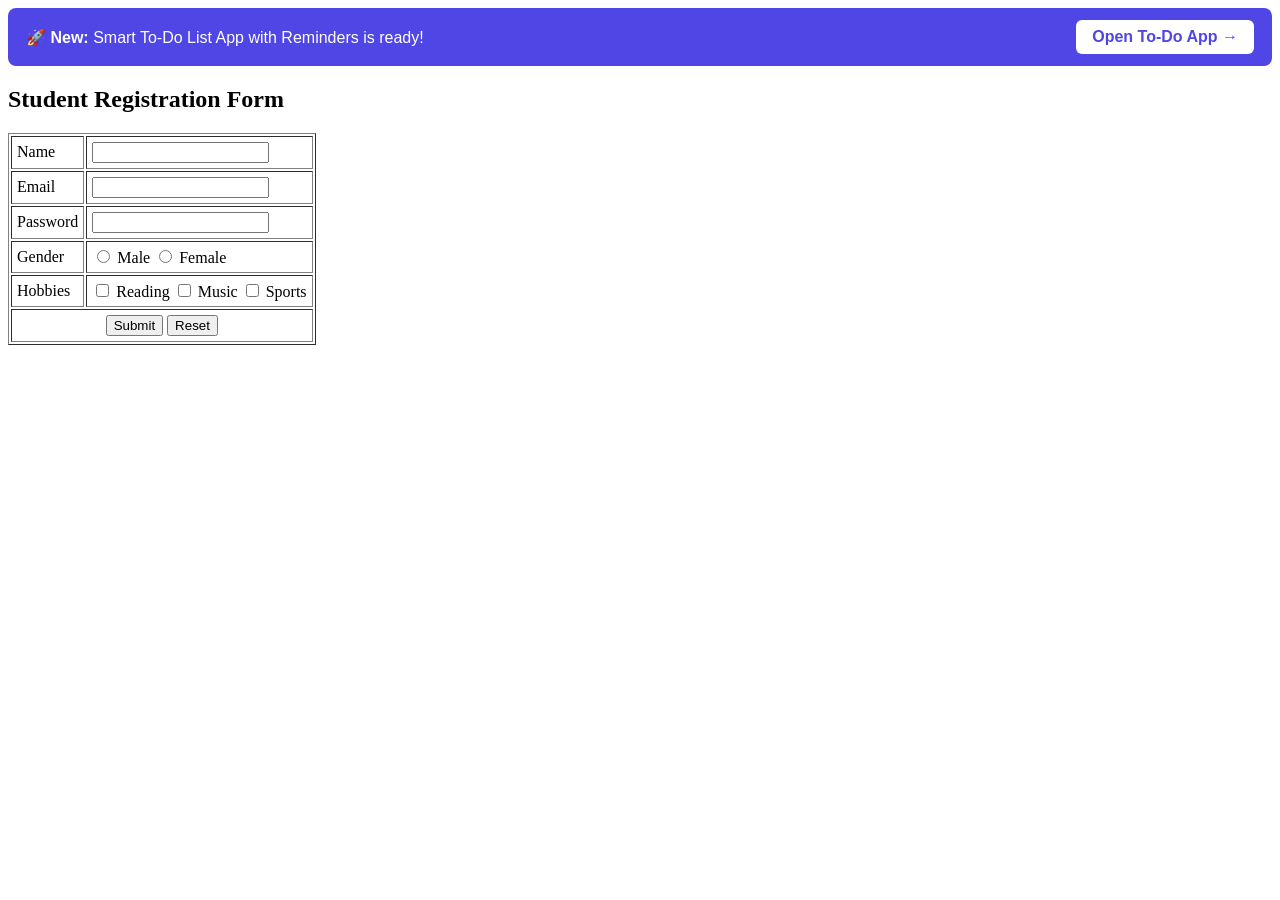
==== index.html @ 0b9d6724 "Initial commit: website files and todo app" ====
<!DOCTYPE html>
<html>
<head>
    <title>Student Registration Form</title>
</head>
<body>

<div style="background: #4f46e5; padding: 12px 18px; margin-bottom: 20px; border-radius: 8px; font-family: sans-serif; display: flex; justify-content: space-between; align-items: center; color: white;">
    <span>🚀 <strong>New:</strong> Smart To-Do List App with Reminders is ready!</span>
    <a href="todo.html" style="background: white; color: #4f46e5; text-decoration: none; padding: 8px 16px; border-radius: 6px; font-weight: bold;">Open To-Do App &rarr;</a>
</div>

<h2>Student Registration Form</h2>

<form>
    <table border="1" cellpadding="5">
        <tr>
            <td>Name</td>
            <td><input type="text"></td>
        </tr>

        <tr>
            <td>Email</td>
            <td><input type="email"></td>
        </tr>

        <tr>
            <td>Password</td>
            <td><input type="password"></td>
        </tr>

        <tr>
            <td>Gender</td>
            <td>
                <input type="radio" name="gender"> Male
                <input type="radio" name="gender"> Female
            </td>
        </tr>

        <tr>
            <td>Hobbies</td>
            <td>
                <input type="checkbox"> Reading
                <input type="checkbox"> Music
                <input type="checkbox"> Sports
            </td>
        </tr>

        <tr>
            <td colspan="2" align="center">
                <input type="submit" value="Submit">
                <input type="reset" value="Reset">
            </td>
        </tr>
    </table>
</form>

</body>
</html>
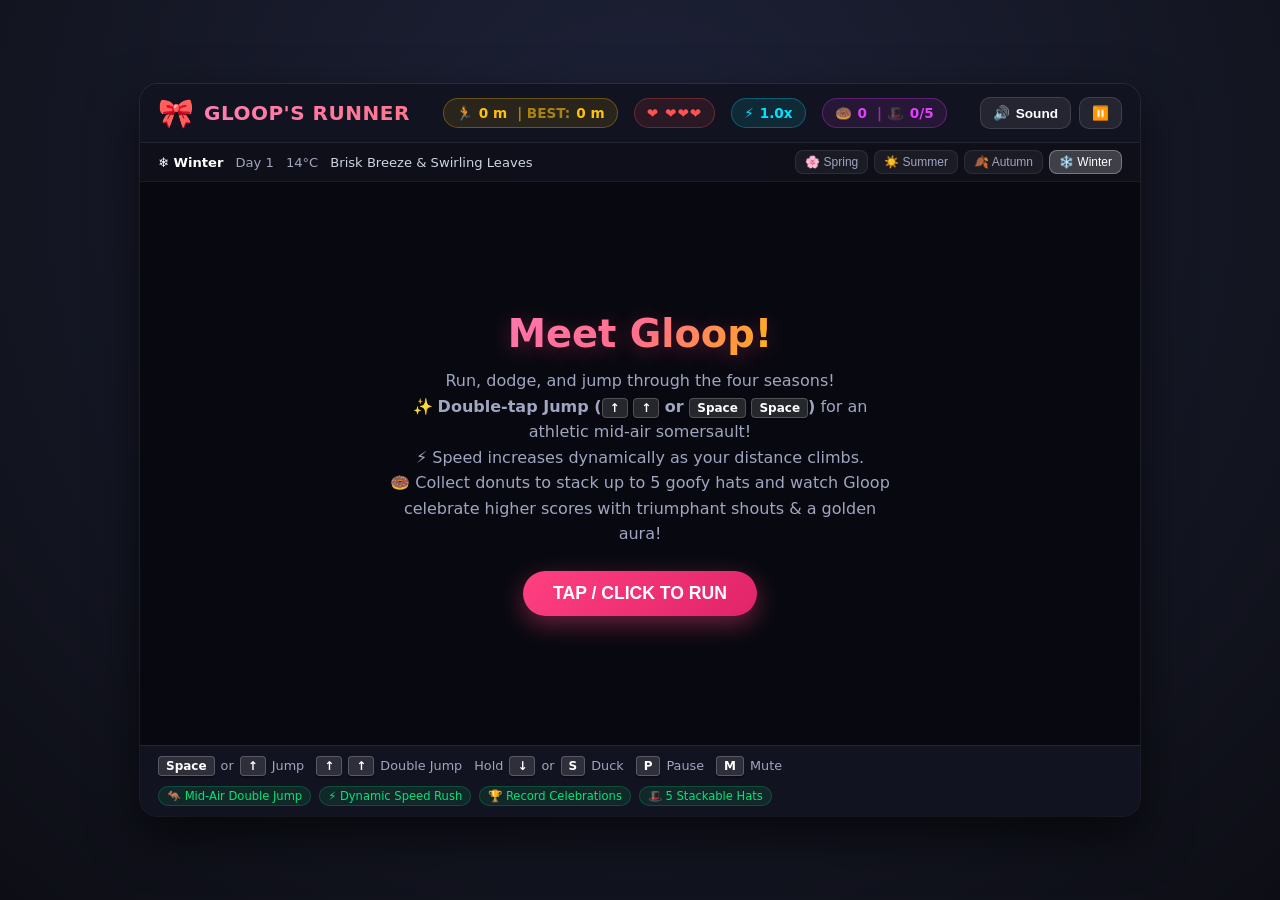
==== commit 0ab564d3: "feat: deploy Gloop Runner endless runner with mobile responsive UI and Netlify redirects" ====
--- a/index.html
+++ b/index.html
@@ -1,59 +1,3961 @@
 <!DOCTYPE html>
-<html>
+<html lang="en">
 <head>
-    <title>Student Registration Form</title>
+  <meta charset="UTF-8">
+  <meta name="viewport" content="width=device-width, initial-scale=1.0, user-scalable=no, maximum-scale=1.0">
+  <title>Gloop's Endless Adventure - The Game That Never Ends</title>
+  <style>
+    /* ==========================================================================
+       GLOOP'S ENDLESS RUNNER - STYLESHEET
+       Self-contained, responsive, arcade-style aesthetic
+       ========================================================================== */
+    :root {
+      --bg-dark: #12131c;
+      --card-bg: rgba(26, 28, 44, 0.85);
+      --accent-pink: #ff4081;
+      --accent-gold: #ffc107;
+      --accent-blue: #00e5ff;
+      --accent-green: #00e676;
+      --text-main: #ffffff;
+      --text-muted: #a0a5c0;
+      --font-family: 'Segoe UI', system-ui, -apple-system, BlinkMacSystemFont, Roboto, sans-serif;
+    }
+
+    * {
+      box-sizing: border-box;
+      margin: 0;
+      padding: 0;
+      user-select: none;
+      -webkit-user-select: none;
+      -webkit-tap-highlight-color: transparent;
+    }
+
+    body {
+      background-color: var(--bg-dark);
+      background-image: radial-gradient(circle at 50% 20%, #1e2238 0%, #0d0e15 100%);
+      color: var(--text-main);
+      font-family: var(--font-family);
+      min-height: 100vh;
+      display: flex;
+      flex-direction: column;
+      align-items: center;
+      justify-content: center;
+      overflow-x: hidden;
+      padding: 10px;
+    }
+
+    /* Container wrapper for the game */
+    #game-container {
+      position: relative;
+      width: 100%;
+      max-width: 1000px;
+      display: flex;
+      flex-direction: column;
+      background: var(--card-bg);
+      border-radius: 18px;
+      box-shadow: 0 20px 50px rgba(0, 0, 0, 0.6), 0 0 0 1px rgba(255, 255, 255, 0.1);
+      overflow: hidden;
+      backdrop-filter: blur(10px);
+    }
+
+    /* Top HUD Navigation Bar */
+    header.game-header {
+      display: flex;
+      flex-wrap: wrap;
+      justify-content: space-between;
+      align-items: center;
+      padding: 12px 18px;
+      background: rgba(18, 19, 32, 0.95);
+      border-bottom: 1px solid rgba(255, 255, 255, 0.08);
+      gap: 10px;
+      z-index: 10;
+    }
+
+    .brand {
+      display: flex;
+      align-items: center;
+      gap: 10px;
+    }
+
+    .brand-icon {
+      font-size: 1.8rem;
+      animation: floatIcon 2.5s ease-in-out infinite alternate;
+    }
+
+    @keyframes floatIcon {
+      from { transform: translateY(0) rotate(0deg); }
+      to { transform: translateY(-4px) rotate(6deg); }
+    }
+
+    .brand-title {
+      font-size: 1.25rem;
+      font-weight: 800;
+      letter-spacing: 0.5px;
+      background: linear-gradient(135deg, #ff7eb3 0%, #ff758c 100%);
+      -webkit-background-clip: text;
+      -webkit-text-fill-color: transparent;
+    }
+
+    .stats-bar {
+      display: flex;
+      align-items: center;
+      gap: 16px;
+      flex-wrap: wrap;
+    }
+
+    .stat-pill {
+      display: flex;
+      align-items: center;
+      gap: 6px;
+      background: rgba(255, 255, 255, 0.06);
+      padding: 6px 12px;
+      border-radius: 20px;
+      font-size: 0.85rem;
+      font-weight: 600;
+      border: 1px solid rgba(255, 255, 255, 0.05);
+    }
+
+    .stat-pill.score-pill {
+      color: var(--accent-gold);
+      border-color: rgba(255, 193, 7, 0.3);
+      background: rgba(255, 193, 7, 0.1);
+    }
+
+    .stat-pill.lives-pill {
+      color: #ff5252;
+      border-color: rgba(255, 82, 82, 0.3);
+      background: rgba(255, 82, 82, 0.1);
+      letter-spacing: 1px;
+    }
+
+    .stat-pill.speed-pill {
+      color: #00e5ff;
+      border-color: rgba(0, 229, 255, 0.3);
+      background: rgba(0, 229, 255, 0.1);
+      font-weight: 800;
+    }
+
+    .stat-pill.donut-pill {
+      color: #e040fb;
+      border-color: rgba(224, 64, 251, 0.3);
+      background: rgba(224, 64, 251, 0.1);
+    }
+
+    .header-actions {
+      display: flex;
+      align-items: center;
+      gap: 8px;
+    }
+
+    .btn-action {
+      background: rgba(255, 255, 255, 0.08);
+      color: var(--text-main);
+      border: 1px solid rgba(255, 255, 255, 0.12);
+      border-radius: 10px;
+      padding: 7px 12px;
+      font-size: 0.85rem;
+      font-weight: 600;
+      cursor: pointer;
+      display: inline-flex;
+      align-items: center;
+      gap: 6px;
+      transition: all 0.2s ease;
+    }
+
+    .btn-action:hover {
+      background: rgba(255, 255, 255, 0.18);
+      transform: translateY(-1px);
+    }
+
+    .btn-action:active {
+      transform: translateY(1px);
+    }
+
+    /* Weather & Season Ticker Line */
+    .season-ticker {
+      display: flex;
+      align-items: center;
+      justify-content: space-between;
+      padding: 7px 18px;
+      background: rgba(14, 15, 24, 0.9);
+      border-bottom: 1px solid rgba(255, 255, 255, 0.05);
+      font-size: 0.82rem;
+      color: var(--text-muted);
+      flex-wrap: wrap;
+      gap: 8px;
+    }
+
+    .season-info {
+      display: flex;
+      align-items: center;
+      gap: 12px;
+    }
+
+    .season-badge {
+      font-weight: 700;
+      color: #ffffff;
+      display: flex;
+      align-items: center;
+      gap: 5px;
+    }
+
+    .season-buttons {
+      display: flex;
+      align-items: center;
+      gap: 6px;
+    }
+
+    .btn-season {
+      background: rgba(255, 255, 255, 0.05);
+      border: 1px solid rgba(255, 255, 255, 0.08);
+      color: var(--text-muted);
+      padding: 4px 9px;
+      border-radius: 8px;
+      font-size: 0.75rem;
+      cursor: pointer;
+      transition: all 0.2s;
+    }
+
+    .btn-season:hover, .btn-season.active {
+      background: rgba(255, 255, 255, 0.2);
+      color: #fff;
+      border-color: rgba(255, 255, 255, 0.3);
+    }
+
+    /* Canvas Viewport */
+    .canvas-wrapper {
+      position: relative;
+      width: 100%;
+      aspect-ratio: 16 / 9;
+      background: #000;
+      overflow: hidden;
+      cursor: pointer;
+    }
+
+    canvas#gameCanvas {
+      display: block;
+      width: 100%;
+      height: 100%;
+      touch-action: none;
+    }
+
+    /* On-Screen Mobile Touch Controls */
+    .touch-controls {
+      display: none;
+      position: absolute;
+      bottom: 12px;
+      left: 0;
+      width: 100%;
+      padding: 0 16px;
+      pointer-events: none;
+      justify-content: space-between;
+      z-index: 15;
+    }
+
+    .touch-btn {
+      pointer-events: auto;
+      width: 82px;
+      height: 82px;
+      border-radius: 50%;
+      background: rgba(255, 255, 255, 0.25);
+      border: 3px solid rgba(255, 255, 255, 0.5);
+      box-shadow: 0 6px 16px rgba(0, 0, 0, 0.4);
+      color: #ffffff;
+      font-size: 1.1rem;
+      font-weight: 800;
+      display: flex;
+      flex-direction: column;
+      align-items: center;
+      justify-content: center;
+      gap: 3px;
+      backdrop-filter: blur(8px);
+      transition: transform 0.1s, background 0.1s;
+      user-select: none;
+      -webkit-user-select: none;
+      touch-action: none;
+    }
+
+    .touch-btn:active, .touch-btn.pressed {
+      transform: scale(0.92);
+      background: rgba(255, 255, 255, 0.45);
+      border-color: #fff;
+    }
+
+    .touch-btn span.label {
+      font-size: 0.72rem;
+      letter-spacing: 0.5px;
+    }
+
+    /* Overlay screens (Pause, Start Instructions) */
+    .overlay-screen {
+      position: absolute;
+      top: 0;
+      left: 0;
+      width: 100%;
+      height: 100%;
+      background: rgba(10, 11, 20, 0.82);
+      backdrop-filter: blur(8px);
+      display: flex;
+      flex-direction: column;
+      align-items: center;
+      justify-content: center;
+      color: #fff;
+      z-index: 20;
+      opacity: 0;
+      pointer-events: none;
+      transition: opacity 0.3s ease;
+      padding: 24px;
+      text-align: center;
+    }
+
+    .overlay-screen.visible {
+      opacity: 1;
+      pointer-events: auto;
+    }
+
+    .overlay-title {
+      font-size: 2.4rem;
+      font-weight: 900;
+      margin-bottom: 12px;
+      background: linear-gradient(135deg, #ff7eb3, #ff758c, #ffc107);
+      -webkit-background-clip: text;
+      -webkit-text-fill-color: transparent;
+      text-shadow: 0 4px 20px rgba(255, 64, 129, 0.3);
+    }
+
+    .overlay-desc {
+      font-size: 1rem;
+      max-width: 500px;
+      line-height: 1.6;
+      color: var(--text-muted);
+      margin-bottom: 24px;
+    }
+
+    .overlay-btn {
+      background: linear-gradient(135deg, var(--accent-pink), #e02468);
+      border: none;
+      color: #fff;
+      padding: 12px 30px;
+      font-size: 1.1rem;
+      font-weight: 700;
+      border-radius: 30px;
+      cursor: pointer;
+      box-shadow: 0 8px 24px rgba(255, 64, 129, 0.4);
+      transition: all 0.2s ease;
+    }
+
+    .overlay-btn:hover {
+      transform: translateY(-2px) scale(1.03);
+      box-shadow: 0 12px 30px rgba(255, 64, 129, 0.6);
+    }
+
+    /* Bottom Info & Keyboard Hints */
+    footer.game-footer {
+      display: flex;
+      justify-content: space-between;
+      align-items: center;
+      padding: 10px 18px;
+      background: rgba(18, 19, 32, 0.95);
+      border-top: 1px solid rgba(255, 255, 255, 0.08);
+      font-size: 0.8rem;
+      color: var(--text-muted);
+      flex-wrap: wrap;
+      gap: 10px;
+    }
+
+    .key-hints {
+      display: flex;
+      align-items: center;
+      gap: 12px;
+      flex-wrap: wrap;
+    }
+
+    .key-hint {
+      display: flex;
+      align-items: center;
+      gap: 6px;
+    }
+
+    kbd {
+      background: rgba(255, 255, 255, 0.12);
+      border: 1px solid rgba(255, 255, 255, 0.2);
+      border-radius: 4px;
+      padding: 2px 7px;
+      font-family: inherit;
+      font-size: 0.75rem;
+      font-weight: 700;
+      color: #fff;
+      box-shadow: 0 2px 0 rgba(0, 0, 0, 0.4);
+    }
+
+    .feature-tags {
+      display: flex;
+      gap: 8px;
+    }
+
+    .feature-tag {
+      font-size: 0.72rem;
+      color: var(--accent-green);
+      background: rgba(0, 230, 118, 0.1);
+      padding: 2px 8px;
+      border-radius: 12px;
+      border: 1px solid rgba(0, 230, 118, 0.2);
+    }
+
+    /* ==========================================================================
+       MOBILE RESPONSIVE & CUTE ADAPTIVE LAYOUT (< 768px)
+       Full-screen native mobile arcade feel, chunky pastel thumb controls,
+       compact HUD, and zero clutter.
+       ========================================================================== */
+    .mobile-control-bar {
+      display: none;
+    }
+
+    @media (max-width: 768px) {
+      body {
+        padding: 0;
+        margin: 0;
+        width: 100vw;
+        height: 100dvh;
+        height: 100vh;
+        overflow: hidden;
+        justify-content: flex-start;
+      }
+
+      #game-container {
+        width: 100vw;
+        height: 100dvh;
+        height: 100vh;
+        max-width: 100%;
+        border-radius: 0;
+        border: none;
+        box-shadow: none;
+        background: #0d0e17;
+      }
+
+      /* Compact, Cute Top Header on Phone */
+      header.game-header {
+        padding: 8px 10px;
+        gap: 6px;
+        flex-wrap: nowrap;
+        background: rgba(18, 19, 32, 0.98);
+        border-bottom: 1px solid rgba(255, 255, 255, 0.08);
+      }
+
+      .brand {
+        gap: 6px;
+        flex-shrink: 0;
+      }
+
+      .brand-icon {
+        font-size: 1.3rem;
+      }
+
+      .brand-title {
+        font-size: 1rem;
+        letter-spacing: 0.2px;
+      }
+
+      .stats-bar {
+        gap: 5px;
+        flex-wrap: nowrap;
+        overflow-x: auto;
+        scrollbar-width: none;
+        -webkit-overflow-scrolling: touch;
+      }
+      .stats-bar::-webkit-scrollbar {
+        display: none;
+      }
+
+      .stat-pill {
+        padding: 4px 7px;
+        font-size: 0.74rem;
+        border-radius: 12px;
+        gap: 3px;
+        white-space: nowrap;
+      }
+
+      .stat-pill span[style*="opacity"] {
+        display: none; /* Hide "| BEST:" verbose label to keep pills clean */
+      }
+
+      .header-actions {
+        gap: 5px;
+        flex-shrink: 0;
+      }
+
+      .btn-action {
+        width: 34px;
+        height: 34px;
+        padding: 0;
+        justify-content: center;
+        border-radius: 50%;
+      }
+
+      .btn-action span#mute-text {
+        display: none; /* Icon only */
+      }
+
+      /* Compact Weather Bar */
+      .season-ticker {
+        padding: 4px 10px;
+        font-size: 0.72rem;
+        flex-wrap: nowrap;
+        gap: 6px;
+        background: rgba(14, 15, 24, 0.95);
+      }
+
+      .season-info {
+        gap: 6px;
+        white-space: nowrap;
+        overflow: hidden;
+        text-overflow: ellipsis;
+      }
+
+      #hud-weather {
+        display: none; /* Keep ticker ultra-clean on phone */
+      }
+
+      .season-buttons {
+        gap: 3px;
+        flex-shrink: 0;
+      }
+
+      .btn-season {
+        padding: 2px 6px;
+        font-size: 0.68rem;
+        border-radius: 6px;
+      }
+
+      /* Canvas flexible gaming area */
+      .canvas-wrapper {
+        flex: 1;
+        min-height: 0;
+        width: 100%;
+        aspect-ratio: auto; /* Let flex occupy natural screen height */
+        display: flex;
+        align-items: center;
+        justify-content: center;
+        background: #000;
+      }
+
+      canvas#gameCanvas {
+        width: 100%;
+        height: 100%;
+        object-fit: contain;
+      }
+
+      /* On-screen touch controls in canvas are hidden in portrait; dedicated bottom bar is used */
+      .touch-controls {
+        display: none !important;
+      }
+
+      /* Mobile Dedicated Bottom Control Deck */
+      .mobile-control-bar {
+        display: flex;
+        align-items: center;
+        justify-content: space-between;
+        padding: 8px 12px;
+        padding-bottom: max(10px, env(safe-area-inset-bottom));
+        background: rgba(14, 15, 26, 0.98);
+        border-top: 1px solid rgba(255, 255, 255, 0.08);
+        gap: 10px;
+        z-index: 25;
+      }
+
+      .mobile-btn {
+        flex: 1;
+        height: 60px;
+        border: none;
+        border-radius: 18px;
+        color: #ffffff;
+        font-family: inherit;
+        display: flex;
+        align-items: center;
+        justify-content: center;
+        gap: 8px;
+        cursor: pointer;
+        user-select: none;
+        -webkit-user-select: none;
+        touch-action: manipulation;
+        transition: transform 0.08s ease, filter 0.08s ease;
+      }
+
+      .mobile-btn:active, .mobile-btn.pressed {
+        transform: scale(0.93);
+        filter: brightness(1.25);
+      }
+
+      .mobile-btn.btn-duck {
+        background: linear-gradient(135deg, #673ab7, #536dfe);
+        box-shadow: 0 6px 18px rgba(103, 58, 183, 0.35);
+      }
+
+      .mobile-btn.btn-jump {
+        background: linear-gradient(135deg, #ff4081, #f50057);
+        box-shadow: 0 6px 18px rgba(255, 64, 129, 0.4);
+      }
+
+      .mobile-btn .btn-icon {
+        font-size: 1.35rem;
+      }
+
+      .mobile-btn .btn-labels {
+        display: flex;
+        flex-direction: column;
+        align-items: flex-start;
+        line-height: 1.1;
+      }
+
+      .mobile-btn .btn-title {
+        font-size: 0.92rem;
+        font-weight: 800;
+        letter-spacing: 0.5px;
+      }
+
+      .mobile-btn .btn-sub {
+        font-size: 0.65rem;
+        font-weight: 600;
+        opacity: 0.85;
+      }
+
+      .mobile-hint {
+        display: none;
+        flex-direction: column;
+        align-items: center;
+        font-size: 0.62rem;
+        color: var(--text-muted);
+        line-height: 1.2;
+        text-align: center;
+      }
+
+      /* Hide PC keyboard hints footer on phone */
+      footer.game-footer {
+        display: none !important;
+      }
+
+      /* Scaled cute modals for mobile */
+      .overlay-screen {
+        padding: 18px 14px;
+      }
+
+      .overlay-title {
+        font-size: 1.6rem;
+        margin-bottom: 8px;
+      }
+
+      .overlay-desc {
+        font-size: 0.84rem;
+        line-height: 1.45;
+        margin-bottom: 16px;
+      }
+
+      .overlay-btn {
+        padding: 11px 26px;
+        font-size: 0.95rem;
+        border-radius: 24px;
+      }
+    }
+
+    /* Landscape Mode on Phone (Hold phone sideways) */
+    @media (max-width: 900px) and (orientation: landscape) {
+      body {
+        padding: 0;
+        height: 100vh;
+      }
+
+      #game-container {
+        height: 100vh;
+        width: 100vw;
+        border-radius: 0;
+      }
+
+      header.game-header {
+        padding: 4px 12px;
+      }
+
+      .season-ticker {
+        display: none !important;
+      }
+
+      .mobile-control-bar {
+        display: none !important;
+      }
+
+      /* In landscape, show floating corner thumb buttons */
+      .touch-controls {
+        display: flex !important;
+        position: absolute;
+        bottom: 10px;
+        left: 0;
+        width: 100%;
+        padding: 0 16px;
+        pointer-events: none;
+        justify-content: space-between;
+        z-index: 25;
+      }
+
+      .touch-btn {
+        pointer-events: auto;
+        width: 68px;
+        height: 68px;
+      }
+    }
+
+    /* Respect reduced motion preference */
+    @media (prefers-reduced-motion: reduce) {
+      .brand-icon {
+        animation: none;
+      }
+      * {
+        animation-duration: 0.001ms !important;
+        transition-duration: 0.001ms !important;
+      }
+    }
+  </style>
 </head>
 <body>
 
-<div style="background: #4f46e5; padding: 12px 18px; margin-bottom: 20px; border-radius: 8px; font-family: sans-serif; display: flex; justify-content: space-between; align-items: center; color: white;">
-    <span>🚀 <strong>New:</strong> Smart To-Do List App with Reminders is ready!</span>
-    <a href="todo.html" style="background: white; color: #4f46e5; text-decoration: none; padding: 8px 16px; border-radius: 6px; font-weight: bold;">Open To-Do App &rarr;</a>
-</div>
-
-<h2>Student Registration Form</h2>
-
-<form>
-    <table border="1" cellpadding="5">
-        <tr>
-            <td>Name</td>
-            <td><input type="text"></td>
-        </tr>
-
-        <tr>
-            <td>Email</td>
-            <td><input type="email"></td>
-        </tr>
-
-        <tr>
-            <td>Password</td>
-            <td><input type="password"></td>
-        </tr>
-
-        <tr>
-            <td>Gender</td>
-            <td>
-                <input type="radio" name="gender"> Male
-                <input type="radio" name="gender"> Female
-            </td>
-        </tr>
-
-        <tr>
-            <td>Hobbies</td>
-            <td>
-                <input type="checkbox"> Reading
-                <input type="checkbox"> Music
-                <input type="checkbox"> Sports
-            </td>
-        </tr>
-
-        <tr>
-            <td colspan="2" align="center">
-                <input type="submit" value="Submit">
-                <input type="reset" value="Reset">
-            </td>
-        </tr>
-    </table>
-</form>
-
+  <!-- Main Game Container -->
+  <div id="game-container">
+    
+    <!-- Top Header HUD -->
+    <header class="game-header">
+      <div class="brand">
+        <span class="brand-icon">🎀</span>
+        <div class="brand-title">GLOOP'S RUNNER</div>
+      </div>
+
+      <div class="stats-bar">
+        <div class="stat-pill score-pill" title="Distance Travelled">
+          <span>🏃</span> <span id="hud-score">0 m</span>
+          <span style="opacity: 0.6; margin-left: 4px;">| BEST:</span>
+          <span id="hud-best-score">0 m</span>
+        </div>
+
+        <div class="stat-pill lives-pill" title="Player Lives (3 Hearts)">
+          <span>❤️</span> <span id="hud-lives">❤️❤️❤️</span>
+        </div>
+
+        <div class="stat-pill speed-pill" title="Speed Multiplier">
+          <span>⚡</span> <span id="hud-speed">1.0x</span>
+        </div>
+
+        <div class="stat-pill donut-pill" title="Donuts Collected & Hats">
+          <span>🍩</span> <span id="hud-donuts">0</span>
+          <span style="opacity: 0.6; margin-left: 4px;">| 🎩</span>
+          <span id="hud-hats">0/5</span>
+        </div>
+      </div>
+
+      <div class="header-actions">
+        <button id="btn-mute" class="btn-action" title="Toggle Sound">
+          <span id="mute-icon">🔊</span> <span id="mute-text">Sound</span>
+        </button>
+        <button id="btn-pause" class="btn-action" title="Pause Game (P)">
+          <span id="pause-icon">⏸️</span>
+        </button>
+      </div>
+    </header>
+
+    <!-- Season & Dynamic Weather Ticker -->
+    <div class="season-ticker">
+      <div class="season-info">
+        <div class="season-badge" id="hud-season-name">🍂 Autumn</div>
+        <div id="hud-day">Day 1</div>
+        <div id="hud-temp">14°C</div>
+        <div id="hud-weather" style="color: #cbd5e1;">Brisk Breeze & Swirling Leaves</div>
+      </div>
+
+      <div class="season-buttons">
+        <button class="btn-season" data-season="0" title="Switch to Spring">🌸 Spring</button>
+        <button class="btn-season" data-season="1" title="Switch to Summer">☀️ Summer</button>
+        <button class="btn-season" data-season="2" title="Switch to Autumn">🍂 Autumn</button>
+        <button class="btn-season" data-season="3" title="Switch to Winter">❄️ Winter</button>
+      </div>
+    </div>
+
+    <!-- Canvas Game Viewport -->
+    <div class="canvas-wrapper" id="canvas-wrapper">
+      <canvas id="gameCanvas"></canvas>
+
+      <!-- On-Screen Mobile Touch Controls -->
+      <div class="touch-controls">
+        <button id="touch-duck" class="touch-btn" aria-label="Duck">
+          <span>🛡️</span>
+          <span class="label">DUCK</span>
+        </button>
+        <button id="touch-jump" class="touch-btn" aria-label="Jump / Double Jump">
+          <span>🦘</span>
+          <span class="label">JUMP x2</span>
+        </button>
+      </div>
+
+      <!-- Start Overlay Screen -->
+      <div id="start-overlay" class="overlay-screen visible">
+        <h1 class="overlay-title">Meet Gloop!</h1>
+        <p class="overlay-desc">
+          Run, dodge, and jump through the four seasons!<br>
+          ✨ <strong>Double-tap Jump (<kbd>↑</kbd> <kbd>↑</kbd> or <kbd>Space</kbd> <kbd>Space</kbd>)</strong> for an athletic mid-air somersault!<br>
+          ⚡ Speed increases dynamically as your distance climbs.<br>
+          🍩 Collect donuts to stack up to 5 goofy hats and watch Gloop celebrate higher scores with triumphant shouts & a golden aura!
+        </p>
+        <button id="btn-start" class="overlay-btn">TAP / CLICK TO RUN</button>
+      </div>
+
+      <!-- Pause Overlay Screen -->
+      <div id="pause-overlay" class="overlay-screen">
+        <h2 class="overlay-title">PAUSED</h2>
+        <p class="overlay-desc">Catch your breath! Gloop is waiting for you.</p>
+        <button id="btn-resume" class="overlay-btn">RESUME RUN</button>
+      </div>
+
+      <!-- Game Over Overlay Screen -->
+      <div id="gameover-overlay" class="overlay-screen">
+        <h1 class="overlay-title" style="color: #ff5252;">💥 GAME OVER 💥</h1>
+        <div id="gameover-record-badge" style="display: none; background: rgba(255, 215, 0, 0.2); border: 1px solid #ffd700; color: #ffd700; padding: 6px 16px; border-radius: 20px; font-weight: 800; font-size: 0.95rem; margin-bottom: 14px;">🏆 NEW ALL-TIME BEST RECORD!</div>
+        <p class="overlay-desc">
+          Distance Travelled: <strong id="go-score" style="color: #ffc107; font-size: 1.25rem;">0 m</strong><br>
+          Donuts: <strong id="go-donuts" style="color: #e040fb;">0</strong> | Hats Unlocked: <strong id="go-hats" style="color: #00e5ff;">0/5</strong><br>
+          Max Speed Reached: <strong id="go-speed" style="color: #00e676;">1.0x</strong>
+        </p>
+        <button id="btn-restart" class="overlay-btn">PLAY AGAIN (SPACE)</button>
+      </div>
+    </div>
+
+    <!-- Mobile Dedicated Touch Control Deck (Visible on Phone) -->
+    <div class="mobile-control-bar">
+      <button id="mobile-duck" class="mobile-btn btn-duck" aria-label="Duck">
+        <span class="btn-icon">🛡️</span>
+        <div class="btn-labels">
+          <span class="btn-title">DUCK</span>
+          <span class="btn-sub">HOLD TO SLIDE</span>
+        </div>
+      </button>
+
+      <button id="mobile-jump" class="mobile-btn btn-jump" aria-label="Jump / Double Jump">
+        <span class="btn-icon">🦘</span>
+        <div class="btn-labels">
+          <span class="btn-title">JUMP</span>
+          <span class="btn-sub">TAP x2 FLIP</span>
+        </div>
+      </button>
+    </div>
+
+    <!-- Bottom Footer Hints -->
+    <footer class="game-footer">
+      <div class="key-hints">
+        <div class="key-hint"><kbd>Space</kbd> or <kbd>↑</kbd> Jump</div>
+        <div class="key-hint"><kbd>↑</kbd> <kbd>↑</kbd> Double Jump</div>
+        <div class="key-hint">Hold <kbd>↓</kbd> or <kbd>S</kbd> Duck</div>
+        <div class="key-hint"><kbd>P</kbd> Pause</div>
+        <div class="key-hint"><kbd>M</kbd> Mute</div>
+      </div>
+
+      <div class="feature-tags">
+        <span class="feature-tag">🦘 Mid-Air Double Jump</span>
+        <span class="feature-tag">⚡ Dynamic Speed Rush</span>
+        <span class="feature-tag">🏆 Record Celebrations</span>
+        <span class="feature-tag">🎩 5 Stackable Hats</span>
+      </div>
+    </footer>
+
+  </div>
+
+  <!-- Game Logic Script -->
+  <script>
+    /**
+     * GLOOP'S ENDLESS RUNNER
+     * A rich single-file canvas game with procedural Web Audio synthesis,
+     * smooth seasonal blending, dynamic growth, stackable hats, and physics.
+     */
+    (function () {
+      'use strict';
+
+      // Canvas roundRect polyfill for maximum browser compatibility
+      if (!CanvasRenderingContext2D.prototype.roundRect) {
+        CanvasRenderingContext2D.prototype.roundRect = function (x, y, w, h, radii = 0) {
+          const r = typeof radii === 'number' ? [radii, radii, radii, radii] : radii;
+          const tl = r[0] || 0, tr = r[1] || 0, br = r[2] || 0, bl = r[3] || 0;
+          this.beginPath();
+          this.moveTo(x + tl, y);
+          this.lineTo(x + w - tr, y);
+          this.quadraticCurveTo(x + w, y, x + w, y + tr);
+          this.lineTo(x + w, y + h - br);
+          this.quadraticCurveTo(x + w, y + h, x + w - br, y + h);
+          this.lineTo(x + bl, y + h);
+          this.quadraticCurveTo(x, y + h, x, y + h - bl);
+          this.lineTo(x, y + tl);
+          this.quadraticCurveTo(x, y, x + tl, y);
+          this.closePath();
+          return this;
+        };
+      }
+
+      // =========================================================================
+      // 1. CONFIGURATION & CONSTANTS
+      // =========================================================================
+      const VIRTUAL_WIDTH = 960;
+      const VIRTUAL_HEIGHT = 540;
+      const GROUND_Y = 440; // Ground line in virtual coordinates
+
+      const SEASON_NAMES = ['Spring', 'Summer', 'Autumn', 'Winter'];
+      const SEASON_ICONS = ['🌸', '☀️', '🍂', '❄️'];
+      const SEASON_DURATION_SEC = 36.0; // 36s per season
+      const SEASON_TRANSITION_SEC = 4.0; // 4s smooth color blend
+
+      // Speed configuration
+      const INITIAL_SPEED = 320; // Virtual pixels per second
+      const MAX_SPEED = 820;
+      const SPEED_ACCELERATION = 1.25; // Speed increase per second
+
+      // Reduced motion check
+      const prefersReducedMotion = window.matchMedia('(prefers-reduced-motion: reduce)').matches;
+
+      // =========================================================================
+      // 2. PROCEDURAL WEB AUDIO SYNTHESIS ENGINE
+      // =========================================================================
+      class SoundEngine {
+        constructor() {
+          this.ctx = null;
+          this.masterGain = null;
+          this.isMuted = false;
+          this.initialized = false;
+        }
+
+        init() {
+          if (this.initialized) return;
+          try {
+            const AudioContextClass = window.AudioContext || window.webkitAudioContext;
+            this.ctx = new AudioContextClass();
+            this.masterGain = this.ctx.createGain();
+            this.masterGain.gain.setValueAtTime(this.isMuted ? 0 : 0.45, this.ctx.currentTime);
+            this.masterGain.connect(this.ctx.destination);
+            this.initialized = true;
+          } catch (e) {
+            console.warn('Web Audio API not supported or blocked:', e);
+          }
+        }
+
+        resume() {
+          if (this.ctx && this.ctx.state === 'suspended') {
+            this.ctx.resume();
+          }
+        }
+
+        toggleMute() {
+          this.isMuted = !this.isMuted;
+          if (this.masterGain && this.ctx) {
+            this.masterGain.gain.cancelScheduledValues(this.ctx.currentTime);
+            this.masterGain.gain.setValueAtTime(this.isMuted ? 0 : 0.45, this.ctx.currentTime);
+          }
+          return this.isMuted;
+        }
+
+        /**
+         * Calculates pitch factor based on Gloop's current growth scale.
+         * As Gloop grows from 1.0 to 2.4, his voice deepens!
+         */
+        getPitchFactor(scale) {
+          const s = Math.max(1.0, scale || 1.0);
+          return 1.0 / (1.0 + (s - 1.0) * 0.42);
+        }
+
+        /**
+         * Play one of the 5 weird jump sounds at random:
+         * Random weird sound picked on every jump:
+         * 1. boing, 2. squeak, 3. bubblepop, 4. wheee, 5. quack
+         */
+        playJumpSound(gloopScale) {
+          if (!this.initialized || this.isMuted) return;
+          this.resume();
+
+          const pitch = this.getPitchFactor(gloopScale);
+          const sounds = ['boing', 'squeak', 'bubblepop', 'wheee', 'quack'];
+          const picked = sounds[Math.floor(Math.random() * sounds.length)];
+
+          const t = this.ctx.currentTime;
+
+          switch (picked) {
+            case 'boing':
+              this._playBoing(t, pitch);
+              break;
+            case 'squeak':
+              this._playSqueak(t, pitch);
+              break;
+            case 'bubblepop':
+              this._playBubblePop(t, pitch);
+              break;
+            case 'wheee':
+              this._playWheee(t, pitch);
+              break;
+            case 'quack':
+              this._playQuack(t, pitch);
+              break;
+          }
+        }
+
+        // 1. Boing: rubbery cartoon spring boing
+        _playBoing(t, pitch) {
+          const osc = this.ctx.createOscillator();
+          const gain = this.ctx.createGain();
+          const lfo = this.ctx.createOscillator();
+          const lfoGain = this.ctx.createGain();
+
+          osc.type = 'sine';
+          const baseFreq = 160 * pitch;
+          const targetFreq = 480 * pitch;
+
+          osc.frequency.setValueAtTime(baseFreq, t);
+          osc.frequency.exponentialRampToValueAtTime(targetFreq, t + 0.1);
+
+          // Fast vibrato decay
+          lfo.type = 'sine';
+          lfo.frequency.setValueAtTime(22, t);
+          lfoGain.gain.setValueAtTime(60 * pitch, t);
+          lfoGain.gain.exponentialRampToValueAtTime(1, t + 0.35);
+
+          lfo.connect(osc.frequency);
+          osc.connect(gain);
+          gain.connect(this.masterGain);
+
+          gain.gain.setValueAtTime(0.01, t);
+          gain.gain.linearRampToValueAtTime(0.5, t + 0.02);
+          gain.gain.exponentialRampToValueAtTime(0.001, t + 0.38);
+
+          lfo.start(t);
+          osc.start(t);
+          lfo.stop(t + 0.4);
+          osc.stop(t + 0.4);
+        }
+
+        // 2. Squeak: high-pitched cute chirp
+        _playSqueak(t, pitch) {
+          const osc = this.ctx.createOscillator();
+          const gain = this.ctx.createGain();
+
+          osc.type = 'sine';
+          const startF = 850 * pitch;
+          const peakF = 1800 * pitch;
+          const endF = 1100 * pitch;
+
+          osc.frequency.setValueAtTime(startF, t);
+          osc.frequency.linearRampToValueAtTime(peakF, t + 0.05);
+          osc.frequency.exponentialRampToValueAtTime(endF, t + 0.14);
+
+          gain.gain.setValueAtTime(0.01, t);
+          gain.gain.linearRampToValueAtTime(0.4, t + 0.02);
+          gain.gain.exponentialRampToValueAtTime(0.001, t + 0.18);
+
+          osc.connect(gain);
+          gain.connect(this.masterGain);
+
+          osc.start(t);
+          osc.stop(t + 0.2);
+        }
+
+        // 3. Bubble Pop: satisfying, playful cartoon water-drop pop & chime
+        _playBubblePop(t, pitch) {
+          const osc = this.ctx.createOscillator();
+          const gain = this.ctx.createGain();
+
+          osc.type = 'sine';
+          const baseF = 400 * pitch;
+          const peakF = 980 * pitch;
+
+          osc.frequency.setValueAtTime(baseF, t);
+          osc.frequency.exponentialRampToValueAtTime(peakF, t + 0.04);
+          osc.frequency.exponentialRampToValueAtTime(peakF * 0.72, t + 0.14);
+
+          gain.gain.setValueAtTime(0.01, t);
+          gain.gain.linearRampToValueAtTime(0.45, t + 0.012);
+          gain.gain.exponentialRampToValueAtTime(0.001, t + 0.16);
+
+          osc.connect(gain);
+          gain.connect(this.masterGain);
+
+          osc.start(t);
+          osc.stop(t + 0.18);
+        }
+
+        // 4. Wheee: playful rising glide with sweet vibrato
+        _playWheee(t, pitch) {
+          const osc = this.ctx.createOscillator();
+          const gain = this.ctx.createGain();
+          const lfo = this.ctx.createOscillator();
+          const lfoGain = this.ctx.createGain();
+
+          osc.type = 'triangle';
+          const startF = 260 * pitch;
+          const endF = 620 * pitch;
+
+          osc.frequency.setValueAtTime(startF, t);
+          osc.frequency.exponentialRampToValueAtTime(endF, t + 0.38);
+
+          lfo.type = 'sine';
+          lfo.frequency.setValueAtTime(7.5, t);
+          lfoGain.gain.setValueAtTime(25 * pitch, t);
+
+          lfo.connect(osc.frequency);
+          osc.connect(gain);
+          gain.connect(this.masterGain);
+
+          gain.gain.setValueAtTime(0.01, t);
+          gain.gain.linearRampToValueAtTime(0.45, t + 0.05);
+          gain.gain.exponentialRampToValueAtTime(0.001, t + 0.42);
+
+          lfo.start(t);
+          osc.start(t);
+          lfo.stop(t + 0.45);
+          osc.stop(t + 0.45);
+        }
+
+        // 5. Quack: filtered resonant formant sweep
+        _playQuack(t, pitch) {
+          const osc = this.ctx.createOscillator();
+          const filter = this.ctx.createBiquadFilter();
+          const gain = this.ctx.createGain();
+
+          osc.type = 'sawtooth';
+          osc.frequency.setValueAtTime(280 * pitch, t);
+          osc.frequency.linearRampToValueAtTime(170 * pitch, t + 0.22);
+
+          filter.type = 'bandpass';
+          filter.Q.setValueAtTime(5.5, t);
+          filter.frequency.setValueAtTime(1150 * pitch, t);
+          filter.frequency.exponentialRampToValueAtTime(450 * pitch, t + 0.22);
+
+          gain.gain.setValueAtTime(0.01, t);
+          gain.gain.linearRampToValueAtTime(0.48, t + 0.03);
+          gain.gain.exponentialRampToValueAtTime(0.001, t + 0.24);
+
+          osc.connect(filter);
+          filter.connect(gain);
+          gain.connect(this.masterGain);
+
+          osc.start(t);
+          osc.stop(t + 0.26);
+        }
+
+        // Bonk sound: cartoon dizzy thud + spring wobble
+        playBonk() {
+          if (!this.initialized || this.isMuted) return;
+          this.resume();
+          const t = this.ctx.currentTime;
+
+          const osc = this.ctx.createOscillator();
+          const gain = this.ctx.createGain();
+
+          osc.type = 'sine';
+          osc.frequency.setValueAtTime(220, t);
+          osc.frequency.exponentialRampToValueAtTime(55, t + 0.25);
+
+          gain.gain.setValueAtTime(0.6, t);
+          gain.gain.exponentialRampToValueAtTime(0.01, t + 0.3);
+
+          osc.connect(gain);
+          gain.connect(this.masterGain);
+
+          osc.start(t);
+          osc.stop(t + 0.32);
+
+          // Cartoon dizzy chime ring
+          const chime = this.ctx.createOscillator();
+          const chimeGain = this.ctx.createGain();
+          chime.type = 'triangle';
+          chime.frequency.setValueAtTime(540, t + 0.05);
+          chime.frequency.linearRampToValueAtTime(320, t + 0.4);
+
+          chimeGain.gain.setValueAtTime(0.01, t);
+          chimeGain.gain.linearRampToValueAtTime(0.25, t + 0.06);
+          chimeGain.gain.exponentialRampToValueAtTime(0.001, t + 0.45);
+
+          chime.connect(chimeGain);
+          chimeGain.connect(this.masterGain);
+
+          chime.start(t + 0.05);
+          chime.stop(t + 0.48);
+        }
+
+        // Donut collect chime: bright happy sparkle
+        playDonutCollect() {
+          if (!this.initialized || this.isMuted) return;
+          this.resume();
+          const t = this.ctx.currentTime;
+
+          const notes = [880, 1174, 1567]; // A5, D6, G6
+          notes.forEach((freq, idx) => {
+            const osc = this.ctx.createOscillator();
+            const gain = this.ctx.createGain();
+            const start = t + idx * 0.055;
+
+            osc.type = 'sine';
+            osc.frequency.setValueAtTime(freq, start);
+
+            gain.gain.setValueAtTime(0.01, start);
+            gain.gain.linearRampToValueAtTime(0.3, start + 0.01);
+            gain.gain.exponentialRampToValueAtTime(0.001, start + 0.22);
+
+            osc.connect(gain);
+            gain.connect(this.masterGain);
+
+            osc.start(start);
+            osc.stop(start + 0.25);
+          });
+        }
+
+        // New Hat unlocked fanfare!
+        playHatFanfare() {
+          if (!this.initialized || this.isMuted) return;
+          this.resume();
+          const t = this.ctx.currentTime;
+          const notes = [523.25, 659.25, 783.99, 1046.50]; // C5, E5, G5, C6
+
+          notes.forEach((freq, idx) => {
+            const osc = this.ctx.createOscillator();
+            const gain = this.ctx.createGain();
+            const start = t + idx * 0.08;
+
+            osc.type = 'triangle';
+            osc.frequency.setValueAtTime(freq, start);
+
+            gain.gain.setValueAtTime(0.01, start);
+            gain.gain.linearRampToValueAtTime(0.4, start + 0.02);
+            gain.gain.exponentialRampToValueAtTime(0.001, start + 0.35);
+
+            osc.connect(gain);
+            gain.connect(this.masterGain);
+
+            osc.start(start);
+            osc.stop(start + 0.4);
+          });
+        }
+
+        // Duck woosh
+        playDuck() {
+          if (!this.initialized || this.isMuted) return;
+          this.resume();
+          const t = this.ctx.currentTime;
+          const osc = this.ctx.createOscillator();
+          const gain = this.ctx.createGain();
+
+          osc.type = 'sine';
+          osc.frequency.setValueAtTime(320, t);
+          osc.frequency.exponentialRampToValueAtTime(140, t + 0.12);
+
+          gain.gain.setValueAtTime(0.18, t);
+          gain.gain.exponentialRampToValueAtTime(0.001, t + 0.14);
+
+          osc.connect(gain);
+          gain.connect(this.masterGain);
+
+          osc.start(t);
+          osc.stop(t + 0.15);
+        }
+
+        // Double Jump sound: bright spring chirp with sparkle
+        playDoubleJump(gloopScale) {
+          if (!this.initialized || this.isMuted) return;
+          this.resume();
+          const pitch = this.getPitchFactor(gloopScale);
+          const t = this.ctx.currentTime;
+
+          const osc1 = this.ctx.createOscillator();
+          const osc2 = this.ctx.createOscillator();
+          const gain = this.ctx.createGain();
+
+          osc1.type = 'sine';
+          osc1.frequency.setValueAtTime(380 * pitch, t);
+          osc1.frequency.exponentialRampToValueAtTime(920 * pitch, t + 0.16);
+
+          osc2.type = 'triangle';
+          osc2.frequency.setValueAtTime(580 * pitch, t);
+          osc2.frequency.exponentialRampToValueAtTime(1380 * pitch, t + 0.18);
+
+          gain.gain.setValueAtTime(0.01, t);
+          gain.gain.linearRampToValueAtTime(0.4, t + 0.02);
+          gain.gain.exponentialRampToValueAtTime(0.001, t + 0.22);
+
+          osc1.connect(gain);
+          osc2.connect(gain);
+          gain.connect(this.masterGain);
+
+          osc1.start(t);
+          osc2.start(t);
+          osc1.stop(t + 0.24);
+          osc2.stop(t + 0.24);
+        }
+
+        // Milestone fanfare when reaching score targets
+        playMilestoneFanfare() {
+          if (!this.initialized || this.isMuted) return;
+          this.resume();
+          const t = this.ctx.currentTime;
+          const freqs = [440, 554.37, 659.25, 880]; // A4, C#5, E5, A5
+          freqs.forEach((freq, idx) => {
+            const osc = this.ctx.createOscillator();
+            const gain = this.ctx.createGain();
+            const st = t + idx * 0.07;
+            osc.type = 'triangle';
+            osc.frequency.setValueAtTime(freq, st);
+            gain.gain.setValueAtTime(0.01, st);
+            gain.gain.linearRampToValueAtTime(0.35, st + 0.02);
+            gain.gain.exponentialRampToValueAtTime(0.001, st + 0.28);
+            osc.connect(gain);
+            gain.connect(this.masterGain);
+            osc.start(st);
+            osc.stop(st + 0.3);
+          });
+        }
+
+        // Game Over sad cartoon slide
+        playGameOver() {
+          if (!this.initialized || this.isMuted) return;
+          this.resume();
+          const t = this.ctx.currentTime;
+          const freqs = [330, 311.13, 293.66, 261.63]; // E4, Eb4, D4, C4
+          freqs.forEach((freq, idx) => {
+            const osc = this.ctx.createOscillator();
+            const gain = this.ctx.createGain();
+            const st = t + idx * 0.16;
+            osc.type = 'sawtooth';
+            osc.frequency.setValueAtTime(freq, st);
+            osc.frequency.exponentialRampToValueAtTime(freq * 0.88, st + 0.18);
+            gain.gain.setValueAtTime(0.01, st);
+            gain.gain.linearRampToValueAtTime(0.35, st + 0.03);
+            gain.gain.exponentialRampToValueAtTime(0.001, st + 0.22);
+            osc.connect(gain);
+            gain.connect(this.masterGain);
+            osc.start(st);
+            osc.stop(st + 0.24);
+          });
+        }
+
+        // Unique Sound Effects for Striking Different Obstacles
+        playObstacleHit(type, gloopScale) {
+          if (!this.initialized || this.isMuted) return;
+          this.resume();
+          const pitch = this.getPitchFactor(gloopScale);
+          const t = this.ctx.currentTime;
+
+          switch (type) {
+            case 'mushroom': this._playMushroomSquish(t, pitch); break;
+            case 'bumblebee': this._playBeeZap(t, pitch); break;
+            case 'rosebush': this._playRosebushSnap(t, pitch); break;
+            case 'cactus': this._playCactusPrick(t, pitch); break;
+            case 'tumbleweed': this._playTumbleweedCrackle(t, pitch); break;
+            case 'seagull': this._playSeagullSquawk(t, pitch); break;
+            case 'pumpkin': this._playPumpkinThonk(t, pitch); break;
+            case 'scarecrow': this._playScarecrowFlump(t, pitch); break;
+            case 'raven': this._playRavenCaw(t, pitch); break;
+            case 'snowman': this._playSnowmanSplat(t, pitch); break;
+            case 'icespikes': this._playIceShatter(t, pitch); break;
+            case 'snowball': this._playSnowballWhump(t, pitch); break;
+            default: this.playBonk(); break;
+          }
+        }
+
+        _playMushroomSquish(t, pitch) {
+          const osc = this.ctx.createOscillator();
+          const gain = this.ctx.createGain();
+          osc.type = 'sine';
+          osc.frequency.setValueAtTime(340 * pitch, t);
+          osc.frequency.exponentialRampToValueAtTime(110 * pitch, t + 0.15);
+          osc.frequency.linearRampToValueAtTime(180 * pitch, t + 0.22);
+          gain.gain.setValueAtTime(0.55, t);
+          gain.gain.exponentialRampToValueAtTime(0.01, t + 0.28);
+          osc.connect(gain);
+          gain.connect(this.masterGain);
+          osc.start(t);
+          osc.stop(t + 0.3);
+        }
+
+        _playBeeZap(t, pitch) {
+          const osc = this.ctx.createOscillator();
+          const gain = this.ctx.createGain();
+          osc.type = 'triangle';
+          osc.frequency.setValueAtTime(560 * pitch, t);
+          osc.frequency.exponentialRampToValueAtTime(220 * pitch, t + 0.16);
+          gain.gain.setValueAtTime(0.01, t);
+          gain.gain.linearRampToValueAtTime(0.4, t + 0.02);
+          gain.gain.exponentialRampToValueAtTime(0.001, t + 0.18);
+          osc.connect(gain);
+          gain.connect(this.masterGain);
+          osc.start(t);
+          osc.stop(t + 0.2);
+        }
+
+        _playRosebushSnap(t, pitch) {
+          const osc = this.ctx.createOscillator();
+          const gain = this.ctx.createGain();
+          osc.type = 'triangle';
+          osc.frequency.setValueAtTime(650 * pitch, t);
+          osc.frequency.exponentialRampToValueAtTime(180 * pitch, t + 0.12);
+          gain.gain.setValueAtTime(0.5, t);
+          gain.gain.exponentialRampToValueAtTime(0.01, t + 0.18);
+          osc.connect(gain);
+          gain.connect(this.masterGain);
+          osc.start(t);
+          osc.stop(t + 0.2);
+        }
+
+        _playCactusPrick(t, pitch) {
+          const osc1 = this.ctx.createOscillator();
+          const osc2 = this.ctx.createOscillator();
+          const gain = this.ctx.createGain();
+          osc1.type = 'sine';
+          osc1.frequency.setValueAtTime(820 * pitch, t);
+          osc1.frequency.exponentialRampToValueAtTime(260 * pitch, t + 0.14);
+          osc2.type = 'triangle';
+          osc2.frequency.setValueAtTime(1250 * pitch, t);
+          osc2.frequency.exponentialRampToValueAtTime(450 * pitch, t + 0.08);
+          gain.gain.setValueAtTime(0.48, t);
+          gain.gain.exponentialRampToValueAtTime(0.01, t + 0.18);
+          osc1.connect(gain);
+          osc2.connect(gain);
+          gain.connect(this.masterGain);
+          osc1.start(t);
+          osc2.start(t);
+          osc1.stop(t + 0.2);
+          osc2.stop(t + 0.2);
+        }
+
+        _playTumbleweedCrackle(t, pitch) {
+          for (let i = 0; i < 3; i++) {
+            const osc = this.ctx.createOscillator();
+            const gain = this.ctx.createGain();
+            const st = t + i * 0.045;
+            osc.type = 'sawtooth';
+            osc.frequency.setValueAtTime((350 + i * 150) * pitch, st);
+            osc.frequency.exponentialRampToValueAtTime(90 * pitch, st + 0.04);
+            gain.gain.setValueAtTime(0.35, st);
+            gain.gain.exponentialRampToValueAtTime(0.01, st + 0.05);
+            osc.connect(gain);
+            gain.connect(this.masterGain);
+            osc.start(st);
+            osc.stop(st + 0.06);
+          }
+        }
+
+        _playSeagullSquawk(t, pitch) {
+          const osc = this.ctx.createOscillator();
+          const filter = this.ctx.createBiquadFilter();
+          const gain = this.ctx.createGain();
+          osc.type = 'sawtooth';
+          osc.frequency.setValueAtTime(850 * pitch, t);
+          osc.frequency.linearRampToValueAtTime(420 * pitch, t + 0.26);
+          filter.type = 'bandpass';
+          filter.Q.setValueAtTime(6.0, t);
+          filter.frequency.setValueAtTime(1400 * pitch, t);
+          filter.frequency.linearRampToValueAtTime(700 * pitch, t + 0.26);
+          gain.gain.setValueAtTime(0.42, t);
+          gain.gain.exponentialRampToValueAtTime(0.01, t + 0.28);
+          osc.connect(filter);
+          filter.connect(gain);
+          gain.connect(this.masterGain);
+          osc.start(t);
+          osc.stop(t + 0.3);
+        }
+
+        _playPumpkinThonk(t, pitch) {
+          const osc = this.ctx.createOscillator();
+          const gain = this.ctx.createGain();
+          osc.type = 'sine';
+          osc.frequency.setValueAtTime(240 * pitch, t);
+          osc.frequency.exponentialRampToValueAtTime(65 * pitch, t + 0.22);
+          gain.gain.setValueAtTime(0.65, t);
+          gain.gain.exponentialRampToValueAtTime(0.01, t + 0.28);
+          osc.connect(gain);
+          gain.connect(this.masterGain);
+          osc.start(t);
+          osc.stop(t + 0.3);
+        }
+
+        _playScarecrowFlump(t, pitch) {
+          const osc = this.ctx.createOscillator();
+          const gain = this.ctx.createGain();
+          osc.type = 'triangle';
+          osc.frequency.setValueAtTime(160 * pitch, t);
+          osc.frequency.exponentialRampToValueAtTime(45 * pitch, t + 0.25);
+          gain.gain.setValueAtTime(0.55, t);
+          gain.gain.exponentialRampToValueAtTime(0.01, t + 0.3);
+          osc.connect(gain);
+          gain.connect(this.masterGain);
+          osc.start(t);
+          osc.stop(t + 0.32);
+        }
+
+        _playRavenCaw(t, pitch) {
+          const osc = this.ctx.createOscillator();
+          const gain = this.ctx.createGain();
+          osc.type = 'sawtooth';
+          osc.frequency.setValueAtTime(290 * pitch, t);
+          osc.frequency.linearRampToValueAtTime(210 * pitch, t + 0.28);
+          gain.gain.setValueAtTime(0.45, t);
+          gain.gain.exponentialRampToValueAtTime(0.01, t + 0.3);
+          osc.connect(gain);
+          gain.connect(this.masterGain);
+          osc.start(t);
+          osc.stop(t + 0.32);
+        }
+
+        _playSnowmanSplat(t, pitch) {
+          const osc = this.ctx.createOscillator();
+          const gain = this.ctx.createGain();
+          osc.type = 'sine';
+          osc.frequency.setValueAtTime(280 * pitch, t);
+          osc.frequency.exponentialRampToValueAtTime(50 * pitch, t + 0.2);
+          gain.gain.setValueAtTime(0.55, t);
+          gain.gain.exponentialRampToValueAtTime(0.01, t + 0.25);
+          osc.connect(gain);
+          gain.connect(this.masterGain);
+          osc.start(t);
+          osc.stop(t + 0.28);
+        }
+
+        _playIceShatter(t, pitch) {
+          const freqs = [1750, 2400, 3150];
+          freqs.forEach((f, idx) => {
+            const osc = this.ctx.createOscillator();
+            const gain = this.ctx.createGain();
+            const st = t + idx * 0.02;
+            osc.type = 'sine';
+            osc.frequency.setValueAtTime(f * pitch, st);
+            gain.gain.setValueAtTime(0.3, st);
+            gain.gain.exponentialRampToValueAtTime(0.001, st + 0.22);
+            osc.connect(gain);
+            gain.connect(this.masterGain);
+            osc.start(st);
+            osc.stop(st + 0.25);
+          });
+        }
+
+        _playSnowballWhump(t, pitch) {
+          const osc = this.ctx.createOscillator();
+          const gain = this.ctx.createGain();
+          osc.type = 'sine';
+          osc.frequency.setValueAtTime(120 * pitch, t);
+          osc.frequency.exponentialRampToValueAtTime(32 * pitch, t + 0.28);
+          gain.gain.setValueAtTime(0.65, t);
+          gain.gain.exponentialRampToValueAtTime(0.01, t + 0.34);
+          osc.connect(gain);
+          gain.connect(this.masterGain);
+          osc.start(t);
+          osc.stop(t + 0.36);
+        }
+      }
+
+      // =========================================================================
+      // 3. COLOR MATH & SEASON PALETTES
+      // =========================================================================
+      function hexToRgb(hex) {
+        const clean = hex.replace('#', '');
+        const bigint = parseInt(clean, 16);
+        return {
+          r: (bigint >> 16) & 255,
+          g: (bigint >> 8) & 255,
+          b: bigint & 255
+        };
+      }
+
+      function lerpColor(hexA, hexB, factor) {
+        const a = hexToRgb(hexA);
+        const b = hexToRgb(hexB);
+        const f = Math.max(0, Math.min(1, factor));
+        const r = Math.round(a.r + (b.r - a.r) * f);
+        const g = Math.round(a.g + (b.g - a.g) * f);
+        const bl = Math.round(a.b + (b.b - a.b) * f);
+        return `rgb(${r}, ${g}, ${bl})`;
+      }
+
+      const SEASONS_DATA = [
+        { // 0: Spring
+          name: 'Spring',
+          icon: '🌸',
+          skyTop: '#6ba3e8',
+          skyBottom: '#fed6e3',
+          sunColor: '#fff5cc',
+          sunSize: 42,
+          farHills: '#8ec5a5',
+          midHills: '#60b07a',
+          nearHills: '#3e965b',
+          groundTop: '#4ba868',
+          groundSub: '#2e7545',
+          weatherDesc: 'Spring Drizzle & Drifting Petals',
+          baseTemp: 18,
+          particlesType: 'spring'
+        },
+        { // 1: Summer
+          name: 'Summer',
+          icon: '☀️',
+          skyTop: '#1a78c2',
+          skyBottom: '#91d8f7',
+          skyStormTop: '#1c2833',
+          skyStormBottom: '#34495e',
+          sunColor: '#fff089',
+          sunSize: 56,
+          farHills: '#82c39d',
+          midHills: '#4da563',
+          nearHills: '#2d8844',
+          groundTop: '#3aa152',
+          groundSub: '#226934',
+          weatherDesc: 'Bright Sun & Golden Warmth',
+          weatherStormDesc: 'Monsoon Clouds & Lightning Flashes',
+          baseTemp: 32,
+          particlesType: 'summer'
+        },
+        { // 2: Autumn
+          name: 'Autumn',
+          icon: '🍂',
+          skyTop: '#373265',
+          skyBottom: '#e67e22',
+          sunColor: '#f39c12',
+          sunSize: 46,
+          farHills: '#b57252',
+          midHills: '#a0522d',
+          nearHills: '#7c3f1d',
+          groundTop: '#8d5524',
+          groundSub: '#583212',
+          weatherDesc: 'Brisk Wind & Swirling Leaves',
+          baseTemp: 13,
+          particlesType: 'autumn'
+        },
+        { // 3: Winter
+          name: 'Winter',
+          icon: '❄️',
+          skyTop: '#6e7f96',
+          skyBottom: '#e2ebf3',
+          sunColor: '#ffffff',
+          sunSize: 38,
+          farHills: '#b0c4de',
+          midHills: '#8ea4c0',
+          nearHills: '#6c85a3',
+          groundTop: '#f0f5fa',
+          groundSub: '#bcc9d6',
+          weatherDesc: 'Frosty Breeze & Dancing Snowfall',
+          baseTemp: -2,
+          particlesType: 'winter'
+        }
+      ];
+
+      // =========================================================================
+      // 4. PARTICLE SYSTEMS (Weather & Effects)
+      // =========================================================================
+      class ParticleSystem {
+        constructor() {
+          this.weatherParticles = [];
+          this.impactParticles = [];
+          this.floatingTexts = [];
+          this.maxWeather = prefersReducedMotion ? 25 : 95;
+          this.initWeatherPool();
+        }
+
+        initWeatherPool() {
+          this.weatherParticles = [];
+          for (let i = 0; i < this.maxWeather; i++) {
+            this.weatherParticles.push({
+              x: Math.random() * VIRTUAL_WIDTH,
+              y: Math.random() * VIRTUAL_HEIGHT,
+              vx: 0,
+              vy: 0,
+              size: 2 + Math.random() * 4,
+              angle: Math.random() * Math.PI * 2,
+              vRot: (Math.random() - 0.5) * 4,
+              type: 'petal',
+              color: '#fff',
+              seed: Math.random() * 100
+            });
+          }
+        }
+
+        update(dt, seasonIndex, isSummerMonsoon) {
+          const season = SEASONS_DATA[seasonIndex];
+
+          // Update ambient weather particles
+          for (let p of this.weatherParticles) {
+            p.angle += p.vRot * dt;
+
+            if (seasonIndex === 0) { // Spring: light drizzle + cherry petals
+              if (p.seed > 40) {
+                // Petal
+                p.type = 'petal';
+                p.color = Math.sin(p.seed) > 0 ? '#ffb7c5' : '#ffccd5';
+                p.vx = 45 + Math.sin(p.y * 0.02 + p.seed) * 20;
+                p.vy = 40 + Math.cos(p.x * 0.02) * 15;
+              } else {
+                // Drizzle
+                p.type = 'rain';
+                p.color = 'rgba(200, 235, 255, 0.45)';
+                p.vx = 60;
+                p.vy = 280;
+              }
+            } else if (seasonIndex === 1) { // Summer: heat shimmer / monsoon rain
+              if (isSummerMonsoon) {
+                p.type = 'storm-rain';
+                p.color = 'rgba(180, 220, 255, 0.65)';
+                p.vx = 90;
+                p.vy = 420;
+              } else {
+                p.type = 'pollen';
+                p.color = 'rgba(255, 240, 160, 0.5)';
+                p.vx = 25 + Math.sin(p.y * 0.01) * 15;
+                p.vy = -15 + Math.cos(p.x * 0.01) * 10;
+              }
+            } else if (seasonIndex === 2) { // Autumn: falling leaves
+              p.type = 'leaf';
+              const leafColors = ['#e67e22', '#d35400', '#f39c12', '#c0392b'];
+              p.color = leafColors[Math.floor(p.seed * 10) % leafColors.length];
+              p.vx = 90 + Math.sin(p.y * 0.03 + p.seed) * 40;
+              p.vy = 65 + Math.cos(p.x * 0.02) * 25;
+            } else { // Winter: snow
+              p.type = 'snow';
+              p.color = 'rgba(255, 255, 255, 0.85)';
+              p.vx = 35 + Math.sin(p.y * 0.02 + p.seed) * 20;
+              p.vy = 55 + (p.seed % 40);
+            }
+
+            p.x += p.vx * dt;
+            p.y += p.vy * dt;
+
+            // Screen wrap
+            if (p.x > VIRTUAL_WIDTH + 20) p.x = -20;
+            if (p.x < -20) p.x = VIRTUAL_WIDTH + 20;
+            if (p.y > VIRTUAL_HEIGHT) {
+              p.y = -10;
+              p.x = Math.random() * VIRTUAL_WIDTH;
+            }
+            if (p.y < -20) p.y = VIRTUAL_HEIGHT + 10;
+          }
+
+          // Update impact & burst particles
+          for (let i = this.impactParticles.length - 1; i >= 0; i--) {
+            const p = this.impactParticles[i];
+            p.x += p.vx * dt;
+            p.y += p.vy * dt;
+            p.vy += p.gravity * dt;
+            p.life -= dt;
+            p.alpha = Math.max(0, p.life / p.maxLife);
+            if (p.life <= 0) {
+              this.impactParticles.splice(i, 1);
+            }
+          }
+
+          // Update floating text indicators
+          for (let i = this.floatingTexts.length - 1; i >= 0; i--) {
+            const ft = this.floatingTexts[i];
+            ft.y += ft.vy * dt;
+            ft.life -= dt;
+            ft.alpha = Math.max(0, ft.life / ft.maxLife);
+            if (ft.life <= 0) {
+              this.floatingTexts.splice(i, 1);
+            }
+          }
+        }
+
+        drawWeather(ctx) {
+          ctx.save();
+          for (let p of this.weatherParticles) {
+            ctx.fillStyle = p.color;
+            ctx.strokeStyle = p.color;
+
+            if (p.type === 'rain' || p.type === 'storm-rain') {
+              ctx.lineWidth = p.type === 'storm-rain' ? 2 : 1.2;
+              ctx.beginPath();
+              ctx.moveTo(p.x, p.y);
+              ctx.lineTo(p.x + p.vx * 0.04, p.y + p.vy * 0.04);
+              ctx.stroke();
+            } else if (p.type === 'leaf' || p.type === 'petal') {
+              ctx.save();
+              ctx.translate(p.x, p.y);
+              ctx.rotate(p.angle);
+              ctx.beginPath();
+              ctx.ellipse(0, 0, p.size * 1.5, p.size * 0.8, 0, 0, Math.PI * 2);
+              ctx.fill();
+              ctx.restore();
+            } else { // Snow / pollen
+              ctx.beginPath();
+              ctx.arc(p.x, p.y, p.size, 0, Math.PI * 2);
+              ctx.fill();
+            }
+          }
+          ctx.restore();
+        }
+
+        drawEffects(ctx) {
+          ctx.save();
+          // Draw burst particles
+          for (let p of this.impactParticles) {
+            ctx.fillStyle = p.color;
+            ctx.globalAlpha = p.alpha;
+            ctx.beginPath();
+            ctx.arc(p.x, p.y, p.size * p.alpha, 0, Math.PI * 2);
+            ctx.fill();
+          }
+
+          // Draw floating comic text
+          for (let ft of this.floatingTexts) {
+            ctx.save();
+            ctx.globalAlpha = ft.alpha;
+            ctx.font = `900 ${ft.fontSize}px sans-serif`;
+            ctx.textAlign = 'center';
+            ctx.fillStyle = ft.color;
+            ctx.strokeStyle = '#000';
+            ctx.lineWidth = 4;
+            ctx.strokeText(ft.text, ft.x, ft.y);
+            ctx.fillText(ft.text, ft.x, ft.y);
+            ctx.restore();
+          }
+          ctx.restore();
+        }
+
+        spawnDonutSparkles(x, y) {
+          if (prefersReducedMotion) return;
+          const colors = ['#ff4081', '#ffeb3b', '#00e5ff', '#76ff03', '#ffffff'];
+          for (let i = 0; i < 18; i++) {
+            const angle = Math.random() * Math.PI * 2;
+            const speed = 70 + Math.random() * 160;
+            this.impactParticles.push({
+              x: x,
+              y: y,
+              vx: Math.cos(angle) * speed,
+              vy: Math.sin(angle) * speed,
+              gravity: 180,
+              size: 3 + Math.random() * 4,
+              color: colors[i % colors.length],
+              life: 0.65,
+              maxLife: 0.65,
+              alpha: 1
+            });
+          }
+        }
+
+        spawnBonkStars(x, y) {
+          if (prefersReducedMotion) return;
+          const colors = ['#ffeb3b', '#ff5722', '#ffffff'];
+          for (let i = 0; i < 12; i++) {
+            const angle = Math.random() * Math.PI * 2;
+            const speed = 60 + Math.random() * 120;
+            this.impactParticles.push({
+              x: x,
+              y: y,
+              vx: Math.cos(angle) * speed,
+              vy: Math.sin(angle) * speed,
+              gravity: 120,
+              size: 4 + Math.random() * 3,
+              color: colors[i % colors.length],
+              life: 0.8,
+              maxLife: 0.8,
+              alpha: 1
+            });
+          }
+        }
+
+        spawnJumpCloud(x, y) {
+          if (prefersReducedMotion) return;
+          for (let i = 0; i < 7; i++) {
+            const angle = Math.PI * (0.8 + Math.random() * 0.4);
+            const speed = 40 + Math.random() * 60;
+            this.impactParticles.push({
+              x: x + (Math.random() - 0.5) * 24,
+              y: y,
+              vx: Math.cos(angle) * speed,
+              vy: Math.sin(angle) * speed * 0.4,
+              gravity: 40,
+              size: 5 + Math.random() * 5,
+              color: 'rgba(255, 255, 255, 0.85)',
+              life: 0.45,
+              maxLife: 0.45,
+              alpha: 1
+            });
+          }
+        }
+
+        spawnConfetti(x, y) {
+          if (prefersReducedMotion) return;
+          const colors = ['#ffd700', '#ff4081', '#00e5ff', '#76ff03', '#ffffff', '#e040fb'];
+          for (let i = 0; i < 28; i++) {
+            const angle = Math.random() * Math.PI * 2;
+            const speed = 90 + Math.random() * 180;
+            this.impactParticles.push({
+              x: x,
+              y: y,
+              vx: Math.cos(angle) * speed,
+              vy: Math.sin(angle) * speed - 60,
+              gravity: 240,
+              size: 4 + Math.random() * 4,
+              color: colors[i % colors.length],
+              life: 1.1,
+              maxLife: 1.1,
+              alpha: 1
+            });
+          }
+        }
+
+        drawSpeedLines(ctx, speedRatio) {
+          if (speedRatio < 1.3 || prefersReducedMotion) return;
+          ctx.save();
+          const lineAlpha = Math.min(0.35, (speedRatio - 1.3) * 0.4);
+          ctx.strokeStyle = `rgba(255, 255, 255, ${lineAlpha})`;
+          ctx.lineWidth = 1.5;
+          const t = performance.now() * 0.002;
+          for (let i = 0; i < 6; i++) {
+            const y = 80 + i * 65 + Math.sin(t + i) * 15;
+            const xOffset = ((t * 800 * speedRatio + i * 200) % (VIRTUAL_WIDTH + 300)) - 100;
+            ctx.beginPath();
+            ctx.moveTo(VIRTUAL_WIDTH - xOffset, y);
+            ctx.lineTo(VIRTUAL_WIDTH - xOffset - 120 * speedRatio, y);
+            ctx.stroke();
+          }
+          ctx.restore();
+        }
+
+        addFloatingText(text, x, y, color = '#ffeb3b', size = 24) {
+          this.floatingTexts.push({
+            text: text,
+            x: x,
+            y: y,
+            vy: -45,
+            color: color,
+            fontSize: size,
+            life: 1.1,
+            maxLife: 1.1,
+            alpha: 1
+          });
+        }
+      }
+
+      // =========================================================================
+      // 5. GLOOP CHARACTER CLASS
+      // =========================================================================
+      class Gloop {
+        constructor() {
+          this.x = 140; // Virtual horizontal anchor
+          this.y = GROUND_Y;
+          this.vy = 0;
+          this.isGrounded = true;
+          this.isDucking = false;
+
+          // Lives & Game Over
+          this.lives = 3;
+          this.maxLives = 3;
+
+          // Double Jump mechanics
+          this.jumpCount = 0; // 0: grounded, 1: first jump, 2: double jump
+          this.isDoubleJumping = false;
+          this.flipAngle = 0;
+
+          // Scale & Growth mechanics (1.0 up to ~2.4)
+          this.baseRadius = 28;
+          this.scale = 1.0;
+          this.growthTimer = 0;
+          this.maxScale = 2.4;
+
+          // Squash & Stretch
+          this.squashX = 1.0;
+          this.squashY = 1.0;
+          this.runCycle = 0;
+
+          // Bonk & Invulnerability state
+          this.isBonking = false;
+          this.bonkTimer = 0;
+          this.bonkSpinAngle = 0;
+          this.invulnerableTimer = 0;
+          this.totalBonks = 0;
+
+          // Hats Stack (up to 5 stacked hats)
+          this.hatsCount = 0; // Unlocked via donuts (1 hat per 4 donuts)
+
+          // Googly eyes inertia
+          this.leftPupilOffset = { x: 3, y: 0 };
+          this.rightPupilOffset = { x: 3, y: 0 };
+
+          // Physics tuning: Snappy, instant takeoff + responsive high jumps
+          this.gravity = 2400;
+          this.jumpVelocity = -900;
+          this.doubleJumpVelocity = -860;
+          this.duckFastFall = 3800;
+
+          // Input responsiveness: Jump buffer & Coyote time
+          this.jumpBufferTimer = 0; // Remembers jump input up to 160ms before touching ground
+          this.coyoteTimer = 0;     // Allows jump for 120ms after leaving ground
+        }
+
+        jump(soundEngine, particleSystem) {
+          if (this.isBonking) return;
+
+          // If grounded or within coyote time (0.12s): First Jump immediately!
+          if (this.isGrounded || this.coyoteTimer > 0) {
+            this._executeFirstJump(soundEngine);
+          } else if (this.jumpCount === 1) {
+            // Mid-air double jump!
+            this._executeDoubleJump(soundEngine, particleSystem);
+          } else {
+            // Buffer jump input so if we touch ground within 0.16s, we jump instantaneously
+            this.jumpBufferTimer = 0.16;
+          }
+        }
+
+        _executeFirstJump(soundEngine) {
+          this.vy = this.jumpVelocity;
+          this.isGrounded = false;
+          this.jumpCount = 1;
+          this.isDoubleJumping = false;
+          this.flipAngle = 0;
+          this.coyoteTimer = 0;
+          this.jumpBufferTimer = 0;
+          this.squashX = 0.72;
+          this.squashY = 1.35;
+          if (soundEngine) soundEngine.playJumpSound(this.scale);
+        }
+
+        _executeDoubleJump(soundEngine, particleSystem) {
+          this.jumpCount = 2;
+          this.vy = this.doubleJumpVelocity;
+          this.isDoubleJumping = true;
+          this.flipAngle = 0;
+          this.jumpBufferTimer = 0;
+          this.squashX = 0.7;
+          this.squashY = 1.35;
+          if (soundEngine) soundEngine.playDoubleJump(this.scale);
+          if (particleSystem) {
+            particleSystem.spawnJumpCloud(this.x, this.y - 10);
+            particleSystem.addFloatingText('DOUBLE JUMP!', this.x, this.y - this.getVisualHeight() - 15, '#00e5ff', 20);
+          }
+        }
+
+        duck(active, soundEngine) {
+          if (this.isBonking) return;
+          if (active && !this.isDucking) {
+            soundEngine.playDuck();
+          }
+          this.isDucking = active;
+        }
+
+        triggerBonk(soundEngine, particleSystem) {
+          if (this.invulnerableTimer > 0) return; // Protected during recovery
+
+          this.totalBonks++;
+          this.isBonking = true;
+          this.bonkTimer = 0.68; // Under 1s dizziness
+          this.bonkSpinAngle = 0;
+          this.invulnerableTimer = 1.5; // ~1.5s invulnerability
+          this.vy = -260; // Cute little hop on bonk
+
+          particleSystem.spawnBonkStars(this.x, this.y - this.getVisualHeight() / 2);
+
+          const comicTexts = ['BONK!', 'OUCH!', 'BOOP!', 'WHOOPS!'];
+          const picked = comicTexts[Math.floor(Math.random() * comicTexts.length)];
+          particleSystem.addFloatingText(picked, this.x, this.y - this.getVisualHeight() - 20, '#ff5252', 26);
+        }
+
+        update(dt, speedFactor, soundEngine, particleSystem) {
+          // Slow continuous growth up to 2.4x
+          if (this.scale < this.maxScale) {
+            this.growthTimer += dt;
+            // Full growth reaches 2.4x over ~200 seconds of running
+            this.scale = Math.min(this.maxScale, 1.0 + (this.growthTimer / 210) * (this.maxScale - 1.0));
+          }
+
+          // Bonk spin logic
+          if (this.isBonking) {
+            this.bonkTimer -= dt;
+            this.bonkSpinAngle += dt * Math.PI * 6.5; // Dizzy fast tumble spin
+            if (this.bonkTimer <= 0) {
+              this.isBonking = false;
+              this.bonkSpinAngle = 0;
+            }
+          }
+
+          // Double jump somersault flip
+          if (this.isDoubleJumping) {
+            this.flipAngle += dt * Math.PI * 8.5;
+            if (this.flipAngle >= Math.PI * 2) {
+              this.flipAngle = 0;
+              this.isDoubleJumping = false;
+            }
+          }
+
+          // Invulnerability timer
+          if (this.invulnerableTimer > 0) {
+            this.invulnerableTimer -= dt;
+          }
+
+          // Coyote time decay (allows jump briefly after walking off edge/bump)
+          if (this.isGrounded) {
+            this.coyoteTimer = 0.12;
+          } else if (this.coyoteTimer > 0) {
+            this.coyoteTimer -= dt;
+          }
+
+          // Jump input buffer decay
+          if (this.jumpBufferTimer > 0) {
+            this.jumpBufferTimer -= dt;
+          }
+
+          // Vertical physics
+          const activeGravity = (this.isDucking && this.vy > 0) ? this.duckFastFall : this.gravity;
+          this.vy += activeGravity * dt;
+          this.y += this.vy * dt;
+
+          // Ground landing collision
+          if (this.y >= GROUND_Y) {
+            this.y = GROUND_Y;
+            this.vy = 0;
+            const wasInAir = !this.isGrounded;
+            this.isGrounded = true;
+            this.jumpCount = 0;
+            this.isDoubleJumping = false;
+            this.flipAngle = 0;
+
+            if (wasInAir) {
+              // Impact landing squash
+              this.squashX = 1.28;
+              this.squashY = 0.72;
+
+              // If player pressed Jump right before touching down, jump INSTANTLY on landing!
+              if (this.jumpBufferTimer > 0) {
+                this.jumpBufferTimer = 0;
+                this._executeFirstJump(soundEngine);
+              }
+            }
+          } else {
+            this.isGrounded = false;
+          }
+
+          // Running cycle & Squash spring relaxation
+          if (this.isGrounded && !this.isBonking) {
+            this.runCycle += dt * (speedFactor * 0.024);
+            // Crisp natural bobbing
+            const bob = Math.sin(this.runCycle * 2) * 0.04;
+            this.squashX += (1.0 - bob - this.squashX) * (24 * dt);
+            this.squashY += (1.0 + bob - this.squashY) * (24 * dt);
+          } else {
+            // Air relaxation
+            this.squashX += (1.0 - this.squashX) * (16 * dt);
+            this.squashY += (1.0 - this.squashY) * (16 * dt);
+          }
+
+          // Duck pancake squash override
+          if (this.isDucking && this.isGrounded && !this.isBonking) {
+            this.squashX = 1.45;
+            this.squashY = 0.52;
+          }
+
+          // Googly eyes inertia wobble
+          const targetLookX = this.isBonking ? Math.sin(this.bonkSpinAngle * 3) * 5 : 3.5;
+          const targetLookY = this.isBonking ? Math.cos(this.bonkSpinAngle * 3) * 5 : (this.vy * 0.006);
+
+          this.leftPupilOffset.x += (targetLookX - this.leftPupilOffset.x) * 12 * dt;
+          this.leftPupilOffset.y += (targetLookY - this.leftPupilOffset.y) * 12 * dt;
+          this.rightPupilOffset.x += (targetLookX - this.rightPupilOffset.x) * 12 * dt;
+          this.rightPupilOffset.y += (targetLookY - this.rightPupilOffset.y) * 12 * dt;
+        }
+
+        getVisualWidth() {
+          return this.baseRadius * 2 * this.scale * this.squashX;
+        }
+
+        getVisualHeight() {
+          return this.baseRadius * 1.9 * this.scale * this.squashY;
+        }
+
+        /**
+         * Fair collision bounds for obstacles.
+         * Ducking pancakes the hitbox low so ducking cleanly dodges flying obstacles even as Gloop grows!
+         */
+        getHitbox() {
+          const w = this.getVisualWidth() * 0.72; // Fair inner padding
+          const h = this.isDucking ? Math.min(26, this.getVisualHeight() * 0.52) : this.getVisualHeight() * 0.76;
+          return {
+            x: this.x - w / 2,
+            y: this.y - h,
+            width: w,
+            height: h
+          };
+        }
+
+        draw(ctx, isSuperAura = false) {
+          ctx.save();
+          ctx.translate(this.x, this.y);
+
+          // Blinking when invulnerable
+          if (this.invulnerableTimer > 0) {
+            const blink = Math.floor(this.invulnerableTimer * 14) % 2 === 0;
+            ctx.globalAlpha = blink ? 0.35 : 0.85;
+          }
+
+          // Super Golden Aura if beating previous high score
+          if (isSuperAura) {
+            ctx.save();
+            const pulse = Math.sin(performance.now() * 0.008) * 5;
+            ctx.strokeStyle = '#ffd700';
+            ctx.lineWidth = 3;
+            ctx.shadowColor = '#ffd700';
+            ctx.shadowBlur = 18;
+            ctx.beginPath();
+            ctx.ellipse(0, -25, 32 + pulse, 36 + pulse, 0, 0, Math.PI * 2);
+            ctx.stroke();
+            ctx.restore();
+          }
+
+          // Dizzy spin rotation during bonk, or athletic somersault on double jump
+          if (this.isBonking) {
+            ctx.rotate(this.bonkSpinAngle);
+          } else if (this.isDoubleJumping) {
+            ctx.rotate(this.flipAngle);
+          }
+
+          const s = this.scale;
+          const sx = this.squashX * s;
+          const sy = this.squashY * s;
+
+          // 1. Soft ground shadow
+          ctx.save();
+          ctx.scale(sx, 1);
+          ctx.beginPath();
+          ctx.ellipse(0, 4, 30, 8, 0, 0, Math.PI * 2);
+          ctx.fillStyle = 'rgba(0, 0, 0, 0.22)';
+          ctx.fill();
+          ctx.restore();
+
+          // Apply squash & stretch transform
+          ctx.scale(sx, sy);
+
+          // 2. Stubby Little Feet
+          const footOffset = Math.sin(this.runCycle) * 10;
+          ctx.fillStyle = '#e02468';
+          if (this.isGrounded && !this.isDucking) {
+            // Left foot
+            ctx.beginPath();
+            ctx.ellipse(-12 + footOffset * 0.6, 2, 7, 5, 0, 0, Math.PI * 2);
+            ctx.fill();
+            // Right foot
+            ctx.beginPath();
+            ctx.ellipse(12 - footOffset * 0.6, 2, 7, 5, 0, 0, Math.PI * 2);
+            ctx.fill();
+          } else {
+            // Tucked or splayed feet
+            ctx.beginPath();
+            ctx.ellipse(-14, 0, 7, 4, -0.2, 0, Math.PI * 2);
+            ctx.fill();
+            ctx.beginPath();
+            ctx.ellipse(14, 0, 7, 4, 0.2, 0, Math.PI * 2);
+            ctx.fill();
+          }
+
+          // 3. Blob Body (Smooth jelly pear shape with cubic bezier curves)
+          const grad = ctx.createRadialGradient(-6, -26, 4, 0, -18, 38);
+          grad.addColorStop(0, '#ff80ab');
+          grad.addColorStop(0.55, '#ff4081');
+          grad.addColorStop(1, '#c2185b');
+
+          ctx.fillStyle = grad;
+          ctx.beginPath();
+          ctx.moveTo(-24, 0);
+          ctx.bezierCurveTo(-34, -14, -30, -38, -14, -46);
+          ctx.bezierCurveTo(-4, -52, 14, -52, 22, -42);
+          ctx.bezierCurveTo(34, -30, 34, -10, 24, 0);
+          ctx.closePath();
+          ctx.fill();
+
+          // Body highlight reflection (glossy jelly look)
+          ctx.fillStyle = 'rgba(255, 255, 255, 0.42)';
+          ctx.beginPath();
+          ctx.ellipse(-11, -38, 9, 4, -0.45, 0, Math.PI * 2);
+          ctx.fill();
+
+          // Rosy Blush Cheeks (Sweet cartoon expression!)
+          ctx.fillStyle = 'rgba(255, 64, 129, 0.45)';
+          ctx.beginPath();
+          ctx.ellipse(-14, -15, 5, 3.2, 0, 0, Math.PI * 2);
+          ctx.ellipse(14, -15, 5, 3.2, 0, 0, Math.PI * 2);
+          ctx.fill();
+
+          // 4. Tongue sticking out playfully
+          ctx.save();
+          const tongueWobble = Math.sin(this.runCycle * 2) * 2;
+          ctx.fillStyle = '#ff1744';
+          ctx.beginPath();
+          ctx.moveTo(14, -12);
+          ctx.quadraticCurveTo(28 + tongueWobble, -8, 24 + tongueWobble, -2);
+          ctx.quadraticCurveTo(16, 2, 12, -8);
+          ctx.closePath();
+          ctx.fill();
+          // Tongue crease line
+          ctx.strokeStyle = '#b71c1c';
+          ctx.lineWidth = 1;
+          ctx.beginPath();
+          ctx.moveTo(15, -10);
+          ctx.lineTo(22 + tongueWobble * 0.7, -4);
+          ctx.stroke();
+          ctx.restore();
+
+          // 5. Goofy Mismatched Googly Eyes
+          this._drawGooglyEye(ctx, -10, -28, 9.5, this.leftPupilOffset, 4.2);
+          this._drawGooglyEye(ctx, 11, -26, 7.8, this.rightPupilOffset, 3.4);
+
+          // 6. Stacked Hats on top of Gloop!
+          this._drawHatsStack(ctx);
+
+          // 7. Cartoon Dizzy Orbiting Stars when bonked
+          if (this.isBonking) {
+            this._drawDizzyHalo(ctx);
+          }
+
+          ctx.restore();
+        }
+
+        _drawGooglyEye(ctx, cx, cy, eyeRadius, pupilOffset, pupilRadius) {
+          ctx.save();
+          // Squint when ducking
+          const ry = this.isDucking ? eyeRadius * 0.45 : eyeRadius;
+
+          // White sclera
+          ctx.fillStyle = '#ffffff';
+          ctx.strokeStyle = '#4a1525';
+          ctx.lineWidth = 1.8;
+          ctx.beginPath();
+          ctx.ellipse(cx, cy, eyeRadius, ry, 0, 0, Math.PI * 2);
+          ctx.fill();
+          ctx.stroke();
+
+          // Pupil with wobble & clamping
+          const maxDistX = eyeRadius - pupilRadius - 1;
+          const maxDistY = Math.max(1, ry - (pupilRadius * (this.isDucking ? 0.5 : 1)) - 0.5);
+          const px = Math.max(-maxDistX, Math.min(maxDistX, pupilOffset.x));
+          const py = Math.max(-maxDistY, Math.min(maxDistY, pupilOffset.y));
+
+          ctx.fillStyle = '#111111';
+          ctx.beginPath();
+          ctx.ellipse(cx + px, cy + py, pupilRadius, this.isDucking ? pupilRadius * 0.5 : pupilRadius, 0, 0, Math.PI * 2);
+          ctx.fill();
+
+          // Eye glint
+          if (!this.isDucking) {
+            ctx.fillStyle = '#ffffff';
+            ctx.beginPath();
+            ctx.arc(cx + px - pupilRadius * 0.35, cy + py - pupilRadius * 0.35, pupilRadius * 0.35, 0, Math.PI * 2);
+            ctx.fill();
+          }
+          ctx.restore();
+        }
+
+        _drawHatsStack(ctx) {
+          if (this.hatsCount <= 0) return;
+
+          ctx.save();
+          // Hat stack base starts right on top of Gloop's head
+          let currentY = -48;
+          const hatsUnlocked = Math.min(5, this.hatsCount);
+
+          for (let i = 0; i < hatsUnlocked; i++) {
+            // Elastic wobble per hat tier
+            const wobble = Math.sin(this.runCycle + i * 0.7) * 0.08 + (this.vy * 0.0004);
+            ctx.save();
+            ctx.translate(0, currentY);
+            ctx.rotate(wobble);
+
+            switch (i) {
+              case 0: // 1. Party Hat
+                this._drawPartyHat(ctx);
+                currentY -= 28;
+                break;
+              case 1: // 2. Propeller Beanie
+                this._drawPropellerBeanie(ctx);
+                currentY -= 20;
+                break;
+              case 2: // 3. Royal Crown
+                this._drawRoyalCrown(ctx);
+                currentY -= 22;
+                break;
+              case 3: // 4. Top Hat
+                this._drawTopHat(ctx);
+                currentY -= 30;
+                break;
+              case 4: // 5. Traffic Cone
+                this._drawTrafficCone(ctx);
+                currentY -= 34;
+                break;
+            }
+            ctx.restore();
+          }
+          ctx.restore();
+        }
+
+        _drawPartyHat(ctx) {
+          // Colorful cone
+          ctx.fillStyle = '#00e5ff';
+          ctx.beginPath();
+          ctx.moveTo(-12, 0);
+          ctx.lineTo(0, -28);
+          ctx.lineTo(12, 0);
+          ctx.closePath();
+          ctx.fill();
+
+          // Stripes
+          ctx.strokeStyle = '#ffeb3b';
+          ctx.lineWidth = 3;
+          ctx.beginPath();
+          ctx.moveTo(-6, -12);
+          ctx.lineTo(6, -12);
+          ctx.stroke();
+
+          // Fluffy Pom-pom
+          ctx.fillStyle = '#ff4081';
+          ctx.beginPath();
+          ctx.arc(0, -28, 5, 0, Math.PI * 2);
+          ctx.fill();
+        }
+
+        _drawPropellerBeanie(ctx) {
+          // Beanie Dome
+          ctx.fillStyle = '#2979ff';
+          ctx.beginPath();
+          ctx.arc(0, 0, 14, Math.PI, 0);
+          ctx.fill();
+          // Red panel
+          ctx.fillStyle = '#ff1744';
+          ctx.beginPath();
+          ctx.arc(0, 0, 8, Math.PI, 0);
+          ctx.fill();
+
+          // Spindle
+          ctx.strokeStyle = '#ffd600';
+          ctx.lineWidth = 2;
+          ctx.beginPath();
+          ctx.moveTo(0, -14);
+          ctx.lineTo(0, -22);
+          ctx.stroke();
+
+          // Spinning propeller blades
+          const propAngle = performance.now() * 0.018;
+          const bladeSpan = Math.cos(propAngle) * 16;
+          ctx.strokeStyle = '#00e676';
+          ctx.lineWidth = 3;
+          ctx.beginPath();
+          ctx.moveTo(-bladeSpan, -22);
+          ctx.lineTo(bladeSpan, -22);
+          ctx.stroke();
+
+          ctx.fillStyle = '#ff3d00';
+          ctx.beginPath();
+          ctx.arc(0, -22, 2.5, 0, Math.PI * 2);
+          ctx.fill();
+        }
+
+        _drawRoyalCrown(ctx) {
+          ctx.fillStyle = '#ffd700';
+          ctx.strokeStyle = '#b8860b';
+          ctx.lineWidth = 1.5;
+          ctx.beginPath();
+          ctx.moveTo(-16, 0);
+          ctx.lineTo(-14, -18);
+          ctx.lineTo(-7, -8);
+          ctx.lineTo(0, -22);
+          ctx.lineTo(7, -8);
+          ctx.lineTo(14, -18);
+          ctx.lineTo(16, 0);
+          ctx.closePath();
+          ctx.fill();
+          ctx.stroke();
+
+          // Jewels
+          const jewelColors = ['#ff1744', '#00e5ff', '#ff1744'];
+          [-9, 0, 9].forEach((jx, idx) => {
+            ctx.fillStyle = jewelColors[idx];
+            ctx.beginPath();
+            ctx.arc(jx, -10, 2.2, 0, Math.PI * 2);
+            ctx.fill();
+          });
+        }
+
+        _drawTopHat(ctx) {
+          // Brim
+          ctx.fillStyle = '#212121';
+          ctx.beginPath();
+          ctx.ellipse(0, 0, 18, 4, 0, 0, Math.PI * 2);
+          ctx.fill();
+
+          // Cylinder
+          ctx.fillStyle = '#263238';
+          ctx.fillRect(-11, -26, 22, 26);
+
+          // Silk Ribbon
+          ctx.fillStyle = '#d50000';
+          ctx.fillRect(-11, -8, 22, 6);
+        }
+
+        _drawTrafficCone(ctx) {
+          // Base plate
+          ctx.fillStyle = '#ff6d00';
+          ctx.fillRect(-16, -3, 32, 4);
+
+          // Orange cone
+          ctx.beginPath();
+          ctx.moveTo(-12, -3);
+          ctx.lineTo(0, -32);
+          ctx.lineTo(12, -3);
+          ctx.closePath();
+          ctx.fill();
+
+          // Reflective white safety collar
+          ctx.strokeStyle = '#ffffff';
+          ctx.lineWidth = 4;
+          ctx.beginPath();
+          ctx.moveTo(-6, -16);
+          ctx.lineTo(6, -16);
+          ctx.stroke();
+        }
+
+        _drawDizzyHalo(ctx) {
+          ctx.save();
+          const haloT = performance.now() * 0.008;
+          ctx.strokeStyle = '#ffeb3b';
+          ctx.lineWidth = 2.5;
+
+          for (let i = 0; i < 3; i++) {
+            const starAngle = haloT + (i * Math.PI * 2) / 3;
+            const sx = Math.cos(starAngle) * 32;
+            const sy = -60 + Math.sin(starAngle) * 10;
+
+            ctx.fillStyle = '#fff9c4';
+            ctx.beginPath();
+            ctx.arc(sx, sy, 4, 0, Math.PI * 2);
+            ctx.fill();
+          }
+          ctx.restore();
+        }
+      }
+
+      // =========================================================================
+      // 6. OBSTACLE GENERATOR & MANAGER
+      // =========================================================================
+      class ObstacleManager {
+        constructor() {
+          this.obstacles = [];
+          this.spawnTimer = 0;
+          this.minInterval = 1.4;
+          this.maxInterval = 2.6;
+        }
+
+        reset() {
+          this.obstacles = [];
+          this.spawnTimer = 1.5;
+        }
+
+        update(dt, currentSpeed, seasonIndex, particleSystem) {
+          this.spawnTimer -= dt;
+          if (this.spawnTimer <= 0) {
+            this.spawnObstacle(seasonIndex);
+            // Intervals tighten slightly as speed increases
+            const speedRatio = Math.max(0, Math.min(1.0, (currentSpeed - INITIAL_SPEED) / (MAX_SPEED - INITIAL_SPEED)));
+            this.spawnTimer = (this.minInterval + Math.random() * (this.maxInterval - this.minInterval)) * (1 - speedRatio * 0.35);
+          }
+
+          // Move and update obstacles
+          for (let i = this.obstacles.length - 1; i >= 0; i--) {
+            const obs = this.obstacles[i];
+
+            if (obs.knocked) {
+              // Tumbling away when hit during bonk
+              obs.x += obs.vx * dt;
+              obs.y += obs.vy * dt;
+              obs.vy += 650 * dt;
+              obs.rot += 12 * dt;
+              obs.alpha -= dt * 1.5;
+              if (obs.alpha <= 0 || obs.y > VIRTUAL_HEIGHT + 100) {
+                this.obstacles.splice(i, 1);
+              }
+            } else {
+              obs.x -= currentSpeed * dt;
+              obs.animTime = (obs.animTime || 0) + dt;
+
+              // Despawn when off screen left
+              if (obs.x < -120) {
+                this.obstacles.splice(i, 1);
+              }
+            }
+          }
+        }
+
+        spawnObstacle(seasonIndex) {
+          // Season-specific obstacle templates
+          let pool = [];
+
+          switch (seasonIndex) {
+            case 0: // Spring: Mushroom, Bumblebee (flying), Rose Bush
+              pool = [
+                { type: 'mushroom', isFlying: false, w: 38, h: 46 },
+                { type: 'bumblebee', isFlying: true, w: 42, h: 32 },
+                { type: 'rosebush', isFlying: false, w: 44, h: 42 }
+              ];
+              break;
+            case 1: // Summer: Cactus, Tumbleweed, Flying Gull
+              pool = [
+                { type: 'cactus', isFlying: false, w: 36, h: 62 },
+                { type: 'tumbleweed', isFlying: false, w: 38, h: 38 },
+                { type: 'seagull', isFlying: true, w: 46, h: 28 }
+              ];
+              break;
+            case 2: // Autumn: Pumpkin, Scarecrow, Flying Raven
+              pool = [
+                { type: 'pumpkin', isFlying: false, w: 42, h: 40 },
+                { type: 'scarecrow', isFlying: false, w: 42, h: 68 },
+                { type: 'raven', isFlying: true, w: 44, h: 30 }
+              ];
+              break;
+            case 3: // Winter: Snowman, Ice Spikes, Rolling Snowball
+              pool = [
+                { type: 'snowman', isFlying: false, w: 44, h: 58 },
+                { type: 'icespikes', isFlying: false, w: 38, h: 48 },
+                { type: 'snowball', isFlying: false, w: 36, h: 36 }
+              ];
+              break;
+          }
+
+          const template = pool[Math.floor(Math.random() * pool.length)];
+          // Flying obstacles positioned at duckable height (duck under or jump high over!)
+          const yPos = template.isFlying
+            ? (GROUND_Y - 46 - Math.random() * 8)
+            : GROUND_Y;
+
+          this.obstacles.push({
+            type: template.type,
+            isFlying: template.isFlying,
+            x: VIRTUAL_WIDTH + 60,
+            y: yPos,
+            width: template.w,
+            height: template.h,
+            animTime: 0,
+            knocked: false,
+            vx: 0,
+            vy: 0,
+            rot: 0,
+            alpha: 1.0
+          });
+        }
+
+        checkCollision(gloopHitbox, gloop, soundEngine, particleSystem, onLifeLost, onGameOver) {
+          for (let obs of this.obstacles) {
+            if (obs.knocked) continue;
+
+            const obsBox = {
+              x: obs.x - obs.width / 2,
+              y: obs.isFlying ? obs.y - obs.height / 2 : obs.y - obs.height,
+              width: obs.width,
+              height: obs.height
+            };
+
+            // AABB Collision test
+            const overlap = (
+              gloopHitbox.x < obsBox.x + obsBox.width &&
+              gloopHitbox.x + gloopHitbox.width > obsBox.x &&
+              gloopHitbox.y < obsBox.y + obsBox.height &&
+              gloopHitbox.y + gloopHitbox.height > obsBox.y
+            );
+
+            if (overlap) {
+              if (gloop.invulnerableTimer <= 0) {
+                // Play UNIQUE obstacle sound effect!
+                soundEngine.playObstacleHit(obs.type, gloop.scale);
+
+                // Knock obstacle away
+                obs.knocked = true;
+                obs.vx = 220 + Math.random() * 120;
+                obs.vy = -340;
+
+                gloop.lives--;
+                gloop.triggerBonk(soundEngine, particleSystem);
+
+                if (onLifeLost) onLifeLost(gloop.lives);
+
+                if (gloop.lives <= 0) {
+                  if (onGameOver) onGameOver();
+                }
+              }
+              break;
+            }
+          }
+        }
+
+        draw(ctx) {
+          for (let obs of this.obstacles) {
+            ctx.save();
+            ctx.translate(obs.x, obs.y);
+            if (obs.knocked) {
+              ctx.rotate(obs.rot);
+              ctx.globalAlpha = obs.alpha;
+            }
+
+            switch (obs.type) {
+              // Spring
+              case 'mushroom': this._drawMushroom(ctx); break;
+              case 'bumblebee': this._drawBumblebee(ctx, obs.animTime); break;
+              case 'rosebush': this._drawRoseBush(ctx); break;
+              // Summer
+              case 'cactus': this._drawCactus(ctx); break;
+              case 'tumbleweed': this._drawTumbleweed(ctx, obs.animTime); break;
+              case 'seagull': this._drawSeagull(ctx, obs.animTime); break;
+              // Autumn
+              case 'pumpkin': this._drawPumpkin(ctx); break;
+              case 'scarecrow': this._drawScarecrow(ctx); break;
+              case 'raven': this._drawRaven(ctx, obs.animTime); break;
+              // Winter
+              case 'snowman': this._drawSnowman(ctx); break;
+              case 'icespikes': this._drawIceSpikes(ctx); break;
+              case 'snowball': this._drawSnowball(ctx, obs.animTime); break;
+            }
+            ctx.restore();
+          }
+        }
+
+        // --- THEMED OBSTACLE RENDERERS ---
+        _drawMushroom(ctx) {
+          // Cream stalk
+          ctx.fillStyle = '#f5f5dc';
+          ctx.fillRect(-7, -24, 14, 24);
+          // Red cap with dots
+          ctx.fillStyle = '#e53935';
+          ctx.beginPath();
+          ctx.arc(0, -24, 20, Math.PI, 0);
+          ctx.closePath();
+          ctx.fill();
+
+          ctx.fillStyle = '#ffffff';
+          [[-8, -32], [6, -34], [0, -26], [-12, -26], [10, -28]].forEach(([dx, dy]) => {
+            ctx.beginPath();
+            ctx.arc(dx, dy, 3.2, 0, Math.PI * 2);
+            ctx.fill();
+          });
+        }
+
+        _drawBumblebee(ctx, t) {
+          // Flapping wings
+          const wingFlap = Math.sin(t * 35) * 12;
+          ctx.fillStyle = 'rgba(255, 255, 255, 0.7)';
+          ctx.beginPath();
+          ctx.ellipse(-4, -14, 7, Math.abs(wingFlap) + 3, -0.2, 0, Math.PI * 2);
+          ctx.fill();
+
+          // Striped body
+          ctx.fillStyle = '#ffd600';
+          ctx.beginPath();
+          ctx.ellipse(0, 0, 16, 12, 0, 0, Math.PI * 2);
+          ctx.fill();
+
+          ctx.fillStyle = '#212121';
+          [-6, 2].forEach(bx => {
+            ctx.fillRect(bx, -10, 4, 20);
+          });
+
+          // Eye & stinger
+          ctx.beginPath();
+          ctx.moveTo(-16, 0);
+          ctx.lineTo(-20, 2);
+          ctx.lineTo(-16, 4);
+          ctx.fill();
+
+          ctx.fillStyle = '#fff';
+          ctx.beginPath();
+          ctx.arc(10, -3, 3.5, 0, Math.PI * 2);
+          ctx.fill();
+          ctx.fillStyle = '#000';
+          ctx.beginPath();
+          ctx.arc(11, -3, 1.8, 0, Math.PI * 2);
+          ctx.fill();
+        }
+
+        _drawRoseBush(ctx) {
+          ctx.fillStyle = '#2e7d32';
+          ctx.beginPath();
+          ctx.arc(-10, -18, 14, 0, Math.PI * 2);
+          ctx.arc(10, -18, 14, 0, Math.PI * 2);
+          ctx.arc(0, -28, 16, 0, Math.PI * 2);
+          ctx.fill();
+
+          // Red roses
+          ctx.fillStyle = '#d81b60';
+          [[-8, -24], [8, -26], [0, -14]].forEach(([rx, ry]) => {
+            ctx.beginPath();
+            ctx.arc(rx, ry, 4.5, 0, Math.PI * 2);
+            ctx.fill();
+          });
+        }
+
+        _drawCactus(ctx) {
+          ctx.fillStyle = '#388e3c';
+          // Main stem
+          ctx.beginPath();
+          ctx.roundRect(-8, -58, 16, 58, 8);
+          ctx.fill();
+
+          // Left arm
+          ctx.beginPath();
+          ctx.roundRect(-20, -42, 14, 8, 4);
+          ctx.roundRect(-20, -50, 7, 16, 4);
+          ctx.fill();
+
+          // Right arm
+          ctx.beginPath();
+          ctx.roundRect(6, -34, 14, 8, 4);
+          ctx.roundRect(13, -42, 7, 16, 4);
+          ctx.fill();
+
+          // Flower
+          ctx.fillStyle = '#ff4081';
+          ctx.beginPath();
+          ctx.arc(0, -60, 4, 0, Math.PI * 2);
+          ctx.fill();
+        }
+
+        _drawTumbleweed(ctx, t) {
+          ctx.save();
+          ctx.rotate(t * 8);
+          ctx.strokeStyle = '#8d6e63';
+          ctx.lineWidth = 2.5;
+          ctx.beginPath();
+          ctx.arc(0, -18, 16, 0, Math.PI * 2);
+          ctx.stroke();
+
+          for (let i = 0; i < 4; i++) {
+            ctx.beginPath();
+            ctx.moveTo(-12, -18);
+            ctx.lineTo(12, -18);
+            ctx.stroke();
+            ctx.rotate(Math.PI / 4);
+          }
+          ctx.restore();
+        }
+
+        _drawSeagull(ctx, t) {
+          const wingY = Math.sin(t * 12) * 8;
+          ctx.strokeStyle = '#ffffff';
+          ctx.lineWidth = 3.5;
+          ctx.beginPath();
+          ctx.moveTo(-18, wingY);
+          ctx.lineTo(-4, 0);
+          ctx.lineTo(0, -2);
+          ctx.lineTo(4, 0);
+          ctx.lineTo(18, wingY);
+          ctx.stroke();
+
+          // Beak
+          ctx.fillStyle = '#ff9800';
+          ctx.beginPath();
+          ctx.moveTo(3, -1);
+          ctx.lineTo(8, -2);
+          ctx.lineTo(3, 1);
+          ctx.fill();
+        }
+
+        _drawPumpkin(ctx) {
+          // Orange segments
+          ctx.fillStyle = '#ff6f00';
+          ctx.beginPath();
+          ctx.ellipse(0, -18, 20, 18, 0, 0, Math.PI * 2);
+          ctx.fill();
+
+          // Ribs
+          ctx.strokeStyle = '#e65100';
+          ctx.lineWidth = 2;
+          ctx.beginPath();
+          ctx.ellipse(0, -18, 12, 17, 0, 0, Math.PI * 2);
+          ctx.stroke();
+
+          // Green stem
+          ctx.fillStyle = '#4caf50';
+          ctx.fillRect(-3, -38, 6, 8);
+
+          // Glowing Jack-O-Lantern face
+          ctx.fillStyle = '#ffe082';
+          // Left eye
+          ctx.beginPath();
+          ctx.moveTo(-9, -22); ctx.lineTo(-4, -22); ctx.lineTo(-6, -26); ctx.fill();
+          // Right eye
+          ctx.beginPath();
+          ctx.moveTo(4, -22); ctx.lineTo(9, -22); ctx.lineTo(6, -26); ctx.fill();
+          // Tooth smile
+          ctx.beginPath();
+          ctx.arc(0, -15, 9, 0.2, Math.PI - 0.2);
+          ctx.lineTo(0, -13);
+          ctx.fill();
+        }
+
+        _drawScarecrow(ctx) {
+          // Post
+          ctx.fillStyle = '#5d4037';
+          ctx.fillRect(-3, -64, 6, 64);
+          // Straw shirt
+          ctx.fillStyle = '#1e88e5';
+          ctx.fillRect(-16, -46, 32, 22);
+          // Burlap head
+          ctx.fillStyle = '#ffe082';
+          ctx.beginPath();
+          ctx.arc(0, -54, 8, 0, Math.PI * 2);
+          ctx.fill();
+          // Hat
+          ctx.fillStyle = '#8d6e63';
+          ctx.fillRect(-12, -64, 24, 4);
+          ctx.fillRect(-7, -72, 14, 8);
+        }
+
+        _drawRaven(ctx, t) {
+          const wingAngle = Math.sin(t * 14) * 0.4;
+          ctx.fillStyle = '#212121';
+          // Body
+          ctx.beginPath();
+          ctx.ellipse(0, 0, 16, 9, 0, 0, Math.PI * 2);
+          ctx.fill();
+          // Wings
+          ctx.save();
+          ctx.rotate(wingAngle);
+          ctx.beginPath();
+          ctx.ellipse(-2, -10, 12, 6, -0.3, 0, Math.PI * 2);
+          ctx.fill();
+          ctx.restore();
+          // Beak
+          ctx.fillStyle = '#757575';
+          ctx.beginPath();
+          ctx.moveTo(14, -2);
+          ctx.lineTo(22, 0);
+          ctx.lineTo(14, 3);
+          ctx.fill();
+        }
+
+        _drawSnowman(ctx) {
+          ctx.fillStyle = '#ffffff';
+          ctx.strokeStyle = '#b0bec5';
+          ctx.lineWidth = 1.5;
+          // Bottom ball
+          ctx.beginPath();
+          ctx.arc(0, -18, 18, 0, Math.PI * 2);
+          ctx.fill(); ctx.stroke();
+          // Top ball
+          ctx.beginPath();
+          ctx.arc(0, -42, 12, 0, Math.PI * 2);
+          ctx.fill(); ctx.stroke();
+
+          // Carrot nose
+          ctx.fillStyle = '#ff5722';
+          ctx.beginPath();
+          ctx.moveTo(3, -42);
+          ctx.lineTo(14, -40);
+          ctx.lineTo(3, -38);
+          ctx.fill();
+
+          // Coal eyes
+          ctx.fillStyle = '#212121';
+          ctx.beginPath();
+          ctx.arc(-3, -44, 2, 0, Math.PI * 2);
+          ctx.arc(4, -44, 2, 0, Math.PI * 2);
+          ctx.fill();
+
+          // Red cozy scarf
+          ctx.fillStyle = '#d32f2f';
+          ctx.fillRect(-10, -32, 20, 6);
+        }
+
+        _drawIceSpikes(ctx) {
+          ctx.fillStyle = '#80deea';
+          ctx.strokeStyle = '#e0f7fa';
+          ctx.lineWidth = 1.5;
+
+          const spikes = [
+            [-14, 0, -10, -36, -6, 0],
+            [-6, 0, 0, -46, 6, 0],
+            [6, 0, 12, -32, 16, 0]
+          ];
+          spikes.forEach(([x1, y1, x2, y2, x3, y3]) => {
+            ctx.beginPath();
+            ctx.moveTo(x1, y1);
+            ctx.lineTo(x2, y2);
+            ctx.lineTo(x3, y3);
+            ctx.closePath();
+            ctx.fill();
+            ctx.stroke();
+          });
+        }
+
+        _drawSnowball(ctx, t) {
+          ctx.save();
+          ctx.rotate(t * 6);
+          ctx.fillStyle = '#f5f5f5';
+          ctx.strokeStyle = '#cfd8dc';
+          ctx.lineWidth = 2;
+          ctx.beginPath();
+          ctx.arc(0, -16, 16, 0, Math.PI * 2);
+          ctx.fill();
+          ctx.stroke();
+          ctx.restore();
+        }
+      }
+
+      // =========================================================================
+      // 7. FLOATING DONUTS & REWARD SYSTEM
+      // =========================================================================
+      class DonutManager {
+        constructor() {
+          this.donuts = [];
+          this.spawnTimer = 2.0;
+          this.totalCollected = 0;
+        }
+
+        reset() {
+          this.donuts = [];
+          this.spawnTimer = 2.0;
+        }
+
+        update(dt, currentSpeed) {
+          this.spawnTimer -= dt;
+          if (this.spawnTimer <= 0) {
+            this.spawnDonutCluster();
+            this.spawnTimer = 2.8 + Math.random() * 3.5;
+          }
+
+          // Move donuts
+          for (let i = this.donuts.length - 1; i >= 0; i--) {
+            const d = this.donuts[i];
+            d.x -= currentSpeed * dt;
+            d.animTime += dt;
+
+            // Remove offscreen
+            if (d.x < -60) {
+              this.donuts.splice(i, 1);
+            }
+          }
+        }
+
+        spawnDonutCluster() {
+          // Spawn donuts at varied heights: Low, Mid-air, or High jump peak
+          const heights = [
+            GROUND_Y - 45,  // Low (run/hop)
+            GROUND_Y - 110, // Mid-air jump
+            GROUND_Y - 170  // High peak jump!
+          ];
+          const yBase = heights[Math.floor(Math.random() * heights.length)];
+          const count = 1 + Math.floor(Math.random() * 3); // 1 to 3 donuts in an arc
+
+          for (let i = 0; i < count; i++) {
+            this.donuts.push({
+              x: VIRTUAL_WIDTH + 80 + i * 44,
+              baseY: yBase - Math.sin((i / count) * Math.PI) * 25,
+              radius: 14,
+              animTime: i * 0.4,
+              frostingColor: ['#ff4081', '#795548', '#00e5ff'][Math.floor(Math.random() * 3)]
+            });
+          }
+        }
+
+        checkCollection(gloopHitbox, gloop, soundEngine, particleSystem, onCollected, onHatUnlocked) {
+          for (let i = this.donuts.length - 1; i >= 0; i--) {
+            const d = this.donuts[i];
+            const currentY = d.baseY + Math.sin(d.animTime * 3.5) * 6;
+
+            // Simple Circle-Box overlap test
+            const closestX = Math.max(gloopHitbox.x, Math.min(d.x, gloopHitbox.x + gloopHitbox.width));
+            const closestY = Math.max(gloopHitbox.y, Math.min(currentY, gloopHitbox.y + gloopHitbox.height));
+            const distX = d.x - closestX;
+            const distY = currentY - closestY;
+
+            if ((distX * distX + distY * distY) < (d.radius * d.radius)) {
+              // Collected!
+              this.totalCollected++;
+              soundEngine.playDonutCollect();
+              particleSystem.spawnDonutSparkles(d.x, currentY);
+              particleSystem.addFloatingText('+DONUT! +100', d.x, currentY - 15, '#e040fb', 22);
+
+              if (onCollected) onCollected(100);
+
+              // Check for hat unlock (Every 4 donuts!)
+              if (this.totalCollected % 4 === 0) {
+                const nextHat = Math.min(5, Math.floor(this.totalCollected / 4));
+                gloop.hatsCount = nextHat;
+                soundEngine.playHatFanfare();
+                particleSystem.addFloatingText('🎩 NEW HAT UNLOCKED!', gloop.x, gloop.y - gloop.getVisualHeight() - 40, '#ffd700', 24);
+                if (onHatUnlocked) onHatUnlocked(nextHat);
+              }
+
+              this.donuts.splice(i, 1);
+            }
+          }
+        }
+
+        draw(ctx) {
+          for (let d of this.donuts) {
+            const currentY = d.baseY + Math.sin(d.animTime * 3.5) * 6;
+            ctx.save();
+            ctx.translate(d.x, currentY);
+
+            // Glow aura
+            ctx.fillStyle = 'rgba(255, 235, 59, 0.25)';
+            ctx.beginPath();
+            ctx.arc(0, 0, d.radius + 6, 0, Math.PI * 2);
+            ctx.fill();
+
+            // Dough ring
+            ctx.fillStyle = '#ffcc80';
+            ctx.strokeStyle = '#e69a48';
+            ctx.lineWidth = 1.5;
+            ctx.beginPath();
+            ctx.arc(0, 0, d.radius, 0, Math.PI * 2);
+            ctx.fill();
+            ctx.stroke();
+
+            // Frosting
+            ctx.fillStyle = d.frostingColor;
+            ctx.beginPath();
+            ctx.arc(0, 0, d.radius * 0.78, 0, Math.PI * 2);
+            ctx.fill();
+
+            // Donut hole
+            ctx.fillStyle = '#1a1c2c';
+            ctx.beginPath();
+            ctx.arc(0, 0, d.radius * 0.32, 0, Math.PI * 2);
+            ctx.fill();
+
+            // Tiny sprinkles
+            const sprinkles = [
+              [-5, -4, '#fff'], [4, -5, '#ffeb3b'], [6, 2, '#00e676'],
+              [-4, 5, '#e040fb'], [0, -7, '#ff1744']
+            ];
+            sprinkles.forEach(([sx, sy, sc]) => {
+              ctx.fillStyle = sc;
+              ctx.fillRect(sx, sy, 2.5, 1.5);
+            });
+
+            ctx.restore();
+          }
+        }
+      }
+
+      // =========================================================================
+      // 8. PARALLAX BACKGROUND & SEASONS ENGINE
+      // =========================================================================
+      class BackgroundManager {
+        constructor() {
+          this.farScroll = 0;
+          this.midScroll = 0;
+          this.nearScroll = 0;
+          this.groundScroll = 0;
+
+          // Lightning storm state for Summer
+          this.lightningFlash = 0;
+          this.nextLightningTime = 4.0;
+        }
+
+        update(dt, currentSpeed, isSummerMonsoon) {
+          this.farScroll = (this.farScroll + currentSpeed * 0.1 * dt) % VIRTUAL_WIDTH;
+          this.midScroll = (this.midScroll + currentSpeed * 0.28 * dt) % VIRTUAL_WIDTH;
+          this.nearScroll = (this.nearScroll + currentSpeed * 0.55 * dt) % VIRTUAL_WIDTH;
+          this.groundScroll = (this.groundScroll + currentSpeed * dt) % 60;
+
+          // Summer Monsoon Lightning flash
+          if (isSummerMonsoon) {
+            this.nextLightningTime -= dt;
+            if (this.nextLightningTime <= 0) {
+              this.lightningFlash = 0.85; // Screen flash!
+              this.nextLightningTime = 3.0 + Math.random() * 5.0;
+            }
+          }
+          if (this.lightningFlash > 0) {
+            this.lightningFlash = Math.max(0, this.lightningFlash - dt * 4.5);
+          }
+        }
+
+        draw(ctx, seasonIndex, nextSeasonIndex, transitionFactor, isSummerMonsoon) {
+          const cur = SEASONS_DATA[seasonIndex];
+          const next = SEASONS_DATA[nextSeasonIndex];
+          const f = transitionFactor;
+
+          // 1. Dynamic Interpolated Sky Gradient
+          let curSkyTop = cur.skyTop;
+          let curSkyBottom = cur.skyBottom;
+          if (seasonIndex === 1 && isSummerMonsoon) {
+            curSkyTop = cur.skyStormTop;
+            curSkyBottom = cur.skyStormBottom;
+          }
+
+          const skyGrad = ctx.createLinearGradient(0, 0, 0, GROUND_Y);
+          skyGrad.addColorStop(0, lerpColor(curSkyTop, next.skyTop, f));
+          skyGrad.addColorStop(1, lerpColor(curSkyBottom, next.skyBottom, f));
+          ctx.fillStyle = skyGrad;
+          ctx.fillRect(0, 0, VIRTUAL_WIDTH, VIRTUAL_HEIGHT);
+
+          // 2. Celestial Body (Sun / Frost Sun / Moon)
+          if (!isSummerMonsoon || seasonIndex !== 1) {
+            ctx.save();
+            const sunColor = lerpColor(cur.sunColor, next.sunColor, f);
+            ctx.fillStyle = sunColor;
+            ctx.shadowColor = sunColor;
+            ctx.shadowBlur = 24;
+            ctx.beginPath();
+            ctx.arc(VIRTUAL_WIDTH * 0.78, 90, cur.sunSize, 0, Math.PI * 2);
+            ctx.fill();
+            ctx.restore();
+          }
+
+          // 3. Parallax Hills Layer 1: Distant Mountains / High Hills
+          const farColor = lerpColor(cur.farHills, next.farHills, f);
+          this._drawHills(ctx, this.farScroll, farColor, 230, 75, 420);
+
+          // 4. Parallax Hills Layer 2: Midground Rolling Hills & Seasonal Trees
+          const midColor = lerpColor(cur.midHills, next.midHills, f);
+          this._drawHills(ctx, this.midScroll, midColor, 170, 95, 320);
+          this._drawTrees(ctx, this.midScroll, seasonIndex, 330);
+
+          // 5. Parallax Hills Layer 3: Near Hills
+          const nearColor = lerpColor(cur.nearHills, next.nearHills, f);
+          this._drawHills(ctx, this.nearScroll, nearColor, 110, 115, 240);
+
+          // 6. Ground Base
+          const groundTopColor = lerpColor(cur.groundTop, next.groundTop, f);
+          const groundSubColor = lerpColor(cur.groundSub, next.groundSub, f);
+
+          ctx.fillStyle = groundTopColor;
+          ctx.fillRect(0, GROUND_Y, VIRTUAL_WIDTH, 14);
+
+          ctx.fillStyle = groundSubColor;
+          ctx.fillRect(0, GROUND_Y + 14, VIRTUAL_WIDTH, VIRTUAL_HEIGHT - GROUND_Y - 14);
+
+          // Ground details / moving pebble marks
+          ctx.fillStyle = 'rgba(0, 0, 0, 0.12)';
+          for (let gx = -this.groundScroll; gx < VIRTUAL_WIDTH + 60; gx += 40) {
+            ctx.beginPath();
+            ctx.ellipse(gx, GROUND_Y + 7, 6, 2.5, 0, 0, Math.PI * 2);
+            ctx.fill();
+          }
+
+          // 7. Summer Monsoon Lightning Flash Overlay
+          if (this.lightningFlash > 0 && !prefersReducedMotion) {
+            ctx.save();
+            ctx.fillStyle = `rgba(255, 255, 255, ${this.lightningFlash * 0.7})`;
+            ctx.fillRect(0, 0, VIRTUAL_WIDTH, VIRTUAL_HEIGHT);
+            ctx.restore();
+          }
+        }
+
+        _drawHills(ctx, scrollOffset, color, baseHeight, amplitude, wavelength) {
+          ctx.save();
+          ctx.fillStyle = color;
+          ctx.beginPath();
+          ctx.moveTo(0, GROUND_Y);
+
+          for (let x = 0; x <= VIRTUAL_WIDTH; x += 15) {
+            const worldX = x + scrollOffset;
+            const y = GROUND_Y - baseHeight + Math.sin(worldX / wavelength * Math.PI * 2) * amplitude;
+            ctx.lineTo(x, y);
+          }
+
+          ctx.lineTo(VIRTUAL_WIDTH, GROUND_Y);
+          ctx.closePath();
+          ctx.fill();
+          ctx.restore();
+        }
+
+        _drawTrees(ctx, scrollOffset, seasonIndex, baseY) {
+          ctx.save();
+          const treeSpacing = 280;
+          for (let tx = - (scrollOffset % treeSpacing); tx < VIRTUAL_WIDTH + 80; tx += treeSpacing) {
+            ctx.translate(tx, baseY);
+
+            // Trunk
+            ctx.fillStyle = '#4e342e';
+            ctx.fillRect(-4, 0, 8, 30);
+
+            // Foliage based on season
+            if (seasonIndex === 0) { // Spring: Cherry Blossom
+              ctx.fillStyle = '#f48fb1';
+              ctx.beginPath();
+              ctx.arc(0, -14, 22, 0, Math.PI * 2);
+              ctx.fill();
+            } else if (seasonIndex === 1) { // Summer: Lush deep green
+              ctx.fillStyle = '#2e7d32';
+              ctx.beginPath();
+              ctx.arc(0, -14, 24, 0, Math.PI * 2);
+              ctx.fill();
+            } else if (seasonIndex === 2) { // Autumn: Orange/Red
+              ctx.fillStyle = '#e65100';
+              ctx.beginPath();
+              ctx.arc(0, -14, 22, 0, Math.PI * 2);
+              ctx.fill();
+            } else { // Winter: Bare snowy branches
+              ctx.strokeStyle = '#4e342e';
+              ctx.lineWidth = 3;
+              ctx.beginPath();
+              ctx.moveTo(0, 0); ctx.lineTo(-12, -20);
+              ctx.moveTo(0, 5); ctx.lineTo(12, -18);
+              ctx.stroke();
+              // Snow cap on branches
+              ctx.strokeStyle = '#ffffff';
+              ctx.lineWidth = 2.5;
+              ctx.beginPath();
+              ctx.moveTo(-10, -21); ctx.lineTo(-2, -12);
+              ctx.moveTo(4, -10); ctx.lineTo(11, -19);
+              ctx.stroke();
+            }
+
+            ctx.translate(-tx, -baseY);
+          }
+          ctx.restore();
+        }
+      }
+
+      // =========================================================================
+      // 9. MAIN GAME CONTROLLER & LOOP
+      // =========================================================================
+      class Game {
+        constructor() {
+          // DOM elements
+          this.canvas = document.getElementById('gameCanvas');
+          this.ctx = this.canvas.getContext('2d');
+          this.wrapper = document.getElementById('canvas-wrapper');
+
+          this.startOverlay = document.getElementById('start-overlay');
+          this.pauseOverlay = document.getElementById('pause-overlay');
+          this.btnStart = document.getElementById('btn-start');
+          this.btnResume = document.getElementById('btn-resume');
+          this.btnMute = document.getElementById('btn-mute');
+          this.btnPause = document.getElementById('btn-pause');
+          this.muteIcon = document.getElementById('mute-icon');
+          this.muteText = document.getElementById('mute-text');
+
+          // Touch & Mobile buttons
+          this.touchJump = document.getElementById('touch-jump');
+          this.touchDuck = document.getElementById('touch-duck');
+          this.mobileJump = document.getElementById('mobile-jump');
+          this.mobileDuck = document.getElementById('mobile-duck');
+
+          // Season Jump Buttons
+          this.seasonButtons = document.querySelectorAll('.btn-season');
+
+          // HUD elements
+          this.hudScore = document.getElementById('hud-score');
+          this.hudBestScore = document.getElementById('hud-best-score');
+          this.hudLives = document.getElementById('hud-lives');
+          this.hudSpeed = document.getElementById('hud-speed');
+          this.hudDonuts = document.getElementById('hud-donuts');
+          this.hudHats = document.getElementById('hud-hats');
+          this.hudSeasonName = document.getElementById('hud-season-name');
+          this.hudDay = document.getElementById('hud-day');
+          this.hudTemp = document.getElementById('hud-temp');
+          this.hudWeather = document.getElementById('hud-weather');
+
+          // Game Over overlay elements
+          this.gameoverOverlay = document.getElementById('gameover-overlay');
+          this.gameoverRecordBadge = document.getElementById('gameover-record-badge');
+          this.btnRestart = document.getElementById('btn-restart');
+          this.goScore = document.getElementById('go-score');
+          this.goDonuts = document.getElementById('go-donuts');
+          this.goHats = document.getElementById('go-hats');
+          this.goSpeed = document.getElementById('go-speed');
+
+          // Subsystems
+          this.sound = new SoundEngine();
+          this.particles = new ParticleSystem();
+          this.bg = new BackgroundManager();
+          this.gloop = new Gloop();
+          this.obstacles = new ObstacleManager();
+          this.donuts = new DonutManager();
+
+          // State
+          this.isRunning = false;
+          this.isPaused = false;
+          this.isGameOver = false;
+          this.isSuperAura = false;
+          this.distance = 0;
+          this.timeElapsed = 0;
+          this.lastMilestone = 0;
+          this.bestScore = 0;
+          this.currentSpeed = INITIAL_SPEED;
+
+          // HUD Text Caches (prevents DOM layout thrashing)
+          this._lastScoreText = null;
+          this._lastSpeedText = null;
+          this._lastDonutText = null;
+          this._lastHatsText = null;
+          this._lastDayText = null;
+          this._lastTempText = null;
+          this._lastWeatherText = null;
+          this._lastLivesText = null;
+
+          // Real current season detection
+          this.currentSeasonIndex = this.getRealCurrentSeason();
+          this.seasonTimer = 0; // 0 to SEASON_DURATION_SEC
+
+          // Screen shake
+          this.shakeTime = 0;
+          this.shakeMag = 0;
+
+          // Delta timing
+          this.lastTime = 0;
+
+          // Input states
+          this.jumpPressed = false;
+          this.duckPressed = false;
+
+          this.initStorage();
+          this.initResize();
+          this.initEventListeners();
+          this.updateHUDSeason();
+        }
+
+        getRealCurrentSeason() {
+          const month = new Date().getMonth(); // 0 = Jan, 9 = Oct
+          if (month >= 2 && month <= 4) return 0; // Spring (Mar, Apr, May)
+          if (month >= 5 && month <= 7) return 1; // Summer (Jun, Jul, Aug)
+          if (month >= 8 && month <= 10) return 2; // Autumn (Sep, Oct, Nov)
+          return 3; // Winter (Dec, Jan, Feb)
+        }
+
+        initStorage() {
+          try {
+            const saved = localStorage.getItem('gloop_runner_best_score');
+            if (saved !== null) {
+              this.bestScore = Math.floor(parseFloat(saved)) || 0;
+            }
+          } catch (e) {
+            this.bestScore = 0;
+          }
+          this.hudBestScore.textContent = `${this.bestScore} m`;
+        }
+
+        saveScore() {
+          if (this.distance > this.bestScore) {
+            this.bestScore = Math.floor(this.distance);
+            this.hudBestScore.textContent = `${this.bestScore} m`;
+            try {
+              localStorage.setItem('gloop_runner_best_score', this.bestScore.toString());
+            } catch (e) {}
+          }
+        }
+
+        initResize() {
+          const resize = () => {
+            const rect = this.wrapper.getBoundingClientRect();
+            const dpr = window.devicePixelRatio || 1;
+            this.canvas.width = Math.round(rect.width * dpr);
+            this.canvas.height = Math.round(rect.height * dpr);
+            this.scaleRatio = (rect.width * dpr) / VIRTUAL_WIDTH;
+          };
+          window.addEventListener('resize', resize);
+          window.addEventListener('orientationchange', () => setTimeout(resize, 100));
+          resize();
+        }
+
+        initEventListeners() {
+          // Pre-warm Web Audio immediately on first user gesture
+          window.addEventListener('pointerdown', () => this.sound.init(), { once: true });
+          window.addEventListener('keydown', () => this.sound.init(), { once: true });
+
+          // Start game handler
+          const startGame = () => {
+            if (this.isRunning) return;
+            this.sound.init();
+            this.startOverlay.classList.remove('visible');
+            this.isRunning = true;
+            this.lastTime = performance.now();
+            requestAnimationFrame((t) => this.loop(t));
+          };
+          this.btnStart.addEventListener('click', startGame);
+          this.btnStart.addEventListener('pointerdown', (e) => { e.stopPropagation(); startGame(); });
+          this.startOverlay.addEventListener('pointerdown', (e) => { startGame(); });
+
+          // Resume button & overlay tap
+          this.btnResume.addEventListener('click', () => this.togglePause());
+          this.btnResume.addEventListener('pointerdown', (e) => { e.stopPropagation(); this.togglePause(); });
+          this.pauseOverlay.addEventListener('pointerdown', (e) => { this.togglePause(); });
+
+          // Restart button & gameover overlay tap
+          this.btnRestart.addEventListener('click', () => this.restart());
+          this.btnRestart.addEventListener('pointerdown', (e) => { e.stopPropagation(); this.restart(); });
+          this.gameoverOverlay.addEventListener('pointerdown', (e) => { this.restart(); });
+
+          // Mute toggle
+          this.btnMute.addEventListener('click', () => {
+            this.sound.init();
+            const muted = this.sound.toggleMute();
+            this.muteIcon.textContent = muted ? '🔇' : '🔊';
+            this.muteText.textContent = muted ? 'Muted' : 'Sound';
+          });
+
+          // Pause toggle
+          this.btnPause.addEventListener('click', () => this.togglePause());
+
+          // Keyboard listeners
+          window.addEventListener('keydown', (e) => {
+            if (e.repeat) return; // Prevent OS key repeat delay and stutter!
+            this.sound.init();
+            if (this.isGameOver) {
+              if (e.code === 'Space' || e.code === 'ArrowUp') {
+                e.preventDefault();
+                this.restart();
+              }
+              return;
+            }
+
+            if (e.code === 'Space' || e.code === 'ArrowUp') {
+              e.preventDefault();
+              if (!this.isRunning) {
+                startGame();
+              } else if (!this.isPaused) {
+                this.gloop.jump(this.sound, this.particles);
+              }
+            } else if (e.code === 'ArrowDown' || e.code === 'KeyS') {
+              e.preventDefault();
+              if (this.isRunning && !this.isPaused) {
+                this.duckPressed = true;
+                this.gloop.duck(true, this.sound);
+              }
+            } else if (e.code === 'KeyP' || e.code === 'Escape') {
+              e.preventDefault();
+              if (this.isRunning) this.togglePause();
+            } else if (e.code === 'KeyM') {
+              this.btnMute.click();
+            }
+          });
+
+          window.addEventListener('keyup', (e) => {
+            if (e.code === 'Space' || e.code === 'ArrowUp') {
+              if (this.gloop.vy < -550) {
+                this.gloop.vy = -550; // Variable jump height: clean cut, but guarantees clearing ground obstacles!
+              }
+            } else if (e.code === 'ArrowDown' || e.code === 'KeyS') {
+              this.duckPressed = false;
+              this.gloop.duck(false, this.sound);
+            }
+          });
+
+          // Unified Mobile Touch Controls (Thumb Buttons & Bottom Control Deck)
+          const cutJump = () => {
+            if (this.gloop.vy < -550) {
+              this.gloop.vy = -550;
+            }
+          };
+
+          const handleJumpTrigger = (e) => {
+            if (e) e.preventDefault();
+            this.sound.init();
+            if (this.isGameOver) {
+              this.restart();
+              return;
+            }
+            if (!this.isRunning) {
+              startGame();
+            } else if (!this.isPaused) {
+              this.gloop.jump(this.sound, this.particles);
+            }
+          };
+
+          const startDuck = (e) => {
+            if (e) e.preventDefault();
+            this.sound.init();
+            if (this.isRunning && !this.isPaused && !this.isGameOver) {
+              this.touchDuck.classList.add('pressed');
+              if (this.mobileDuck) this.mobileDuck.classList.add('pressed');
+              this.gloop.duck(true, this.sound);
+            }
+          };
+
+          const endDuck = (e) => {
+            if (e) e.preventDefault();
+            this.touchDuck.classList.remove('pressed');
+            if (this.mobileDuck) this.mobileDuck.classList.remove('pressed');
+            this.gloop.duck(false, this.sound);
+          };
+
+          // Corner touch buttons (Landscape mode)
+          this.touchJump.addEventListener('pointerdown', handleJumpTrigger);
+          this.touchJump.addEventListener('pointerup', cutJump);
+          this.touchJump.addEventListener('pointercancel', cutJump);
+
+          this.touchDuck.addEventListener('pointerdown', startDuck);
+          this.touchDuck.addEventListener('pointerup', endDuck);
+          this.touchDuck.addEventListener('pointercancel', endDuck);
+
+          // Dedicated mobile bottom deck buttons (Portrait mode)
+          if (this.mobileJump) {
+            this.mobileJump.addEventListener('pointerdown', handleJumpTrigger);
+            this.mobileJump.addEventListener('pointerup', cutJump);
+            this.mobileJump.addEventListener('pointercancel', cutJump);
+          }
+          if (this.mobileDuck) {
+            this.mobileDuck.addEventListener('pointerdown', startDuck);
+            this.mobileDuck.addEventListener('pointerup', endDuck);
+            this.mobileDuck.addEventListener('pointercancel', endDuck);
+          }
+
+          // Full-Screen Canvas Tap Zones:
+          // Left 35% of screen = Duck, Right 65% of screen = Jump / Double Jump
+          this.wrapper.addEventListener('pointerdown', (e) => {
+            if (e.target.closest('button')) return;
+            this.sound.init();
+            if (this.isGameOver) {
+              this.restart();
+              return;
+            }
+            if (!this.isRunning) {
+              startGame();
+              return;
+            }
+            if (this.isPaused) return;
+
+            const rect = this.wrapper.getBoundingClientRect();
+            const clickRatio = (e.clientX - rect.left) / rect.width;
+            if (clickRatio < 0.35) {
+              // Left side tap: quick duck slide
+              this.gloop.duck(true, this.sound);
+              setTimeout(() => {
+                this.gloop.duck(false, this.sound);
+              }, 450);
+            } else {
+              // Right side tap: Jump / Double Jump
+              this.gloop.jump(this.sound, this.particles);
+            }
+          });
+          this.wrapper.addEventListener('pointerup', cutJump);
+
+          // Season Preview buttons
+          this.seasonButtons.forEach((btn) => {
+            btn.addEventListener('click', (e) => {
+              const target = parseInt(btn.dataset.season, 10);
+              this.setSeason(target);
+            });
+          });
+        }
+
+        setSeason(seasonIdx) {
+          this.currentSeasonIndex = seasonIdx;
+          this.seasonTimer = 0;
+          this.updateHUDSeason();
+          this.particles.initWeatherPool();
+        }
+
+        togglePause() {
+          if (!this.isRunning) return;
+          this.isPaused = !this.isPaused;
+          if (this.isPaused) {
+            this.pauseOverlay.classList.add('visible');
+          } else {
+            this.pauseOverlay.classList.remove('visible');
+            this.lastTime = performance.now();
+            requestAnimationFrame((t) => this.loop(t));
+          }
+        }
+
+        updateHUDSeason() {
+          const s = SEASONS_DATA[this.currentSeasonIndex];
+          this.hudSeasonName.innerHTML = `${s.icon} ${s.name}`;
+
+          // Active state on season jumper buttons
+          this.seasonButtons.forEach((b) => {
+            b.classList.toggle('active', parseInt(b.dataset.season, 10) === this.currentSeasonIndex);
+          });
+        }
+
+        applyScreenShake(mag = 8) {
+          if (prefersReducedMotion) return;
+          this.shakeMag = mag;
+          this.shakeTime = 0.3;
+        }
+
+        loop(timestamp) {
+          if (!this.isRunning || this.isPaused || this.isGameOver) return;
+
+          if (!this.lastTime) {
+            this.lastTime = timestamp;
+          }
+          const elapsed = (timestamp - this.lastTime) / 1000;
+          this.lastTime = timestamp;
+
+          // Smooth clamped delta time for stable 60/120fps motion
+          const dt = Math.min(0.033, Math.max(0.001, elapsed));
+
+          this.update(dt);
+          this.render();
+
+          if (this.isRunning && !this.isPaused && !this.isGameOver) {
+            requestAnimationFrame((t) => this.loop(t));
+          }
+        }
+
+        updateLivesHUD() {
+          const alive = Math.max(0, this.gloop.lives);
+          const dead = Math.max(0, 3 - alive);
+          const livesText = '❤️'.repeat(alive) + '🖤'.repeat(dead);
+          if (this._lastLivesText !== livesText) {
+            this.hudLives.textContent = livesText;
+            this._lastLivesText = livesText;
+          }
+        }
+
+        triggerGameOver() {
+          if (this.isGameOver) return;
+          this.isGameOver = true;
+          this.isRunning = false;
+          this.sound.playGameOver();
+
+          // Fill Game Over overlay modal
+          this.goScore.textContent = `${Math.floor(this.distance)} m`;
+          this.goDonuts.textContent = this.donuts.totalCollected;
+          this.goHats.textContent = `${Math.min(5, this.gloop.hatsCount)}/5`;
+          this.goSpeed.textContent = (this.currentSpeed / INITIAL_SPEED).toFixed(1) + 'x';
+
+          const isNewBest = this.distance >= this.bestScore && this.distance > 50;
+          this.gameoverRecordBadge.style.display = isNewBest ? 'inline-block' : 'none';
+
+          this.gameoverOverlay.classList.add('visible');
+        }
+
+        restart() {
+          this.isGameOver = false;
+          this.gameoverOverlay.classList.remove('visible');
+
+          // Reset trackers
+          this.distance = 0;
+          this.timeElapsed = 0;
+          this.lastMilestone = 0;
+          this.isSuperAura = false;
+          this.currentSpeed = INITIAL_SPEED;
+
+          // Clear HUD text caches
+          this._lastScoreText = null;
+          this._lastSpeedText = null;
+          this._lastDonutText = null;
+          this._lastHatsText = null;
+          this._lastDayText = null;
+          this._lastTempText = null;
+          this._lastWeatherText = null;
+          this._lastLivesText = null;
+
+          // Re-instantiate entities
+          this.particles = new ParticleSystem();
+          this.gloop = new Gloop();
+          this.obstacles = new ObstacleManager();
+          this.donuts = new DonutManager();
+
+          // Reset HUD stats
+          this.updateLivesHUD();
+          this.hudScore.textContent = '0 m';
+          this.hudSpeed.textContent = '1.0x';
+          this.hudDonuts.textContent = '0';
+          this.hudHats.textContent = '0/5';
+
+          this.isRunning = true;
+          this.lastTime = 0;
+          requestAnimationFrame((t) => this.loop(t));
+        }
+
+        update(dt) {
+          this.timeElapsed += dt;
+
+          // Dynamic speed scaling: increases with BOTH distance and elapsed time
+          const speedFromDist = this.distance * 0.16;
+          const speedFromTime = this.timeElapsed * 2.2;
+          this.currentSpeed = Math.min(MAX_SPEED, INITIAL_SPEED + speedFromDist + speedFromTime);
+
+          // Distance travelled
+          this.distance += (this.currentSpeed * dt) * 0.1;
+          this.saveScore();
+
+          // Milestone celebrations & comic shouts every 250m
+          const currentMilestone = Math.floor(this.distance / 250) * 250;
+          if (currentMilestone > 0 && currentMilestone > this.lastMilestone) {
+            this.lastMilestone = currentMilestone;
+            const comicShouts = [
+              `${currentMilestone}m! WOOHOO!`,
+              `${currentMilestone}m! SUPER GLOOP!`,
+              `${currentMilestone}m! UNSTOPPABLE!`,
+              `${currentMilestone}m! SPEED RUSH!`,
+              `${currentMilestone}m! LEGENDARY!`
+            ];
+            const shout = comicShouts[(currentMilestone / 250 - 1) % comicShouts.length];
+            this.sound.playMilestoneFanfare();
+            this.particles.spawnConfetti(this.gloop.x + 30, this.gloop.y - this.gloop.getVisualHeight());
+            this.particles.addFloatingText(shout, this.gloop.x + 20, this.gloop.y - this.gloop.getVisualHeight() - 30, '#ffd700', 26);
+          }
+
+          // Golden Super Aura check when breaking previous high score
+          if (this.distance > this.bestScore && this.bestScore > 100) {
+            if (!this.isSuperAura) {
+              this.isSuperAura = true;
+              this.particles.spawnConfetti(this.gloop.x + 20, this.gloop.y - 40);
+              this.particles.addFloatingText('NEW RECORD! 👑', this.gloop.x + 20, this.gloop.y - this.gloop.getVisualHeight() - 35, '#ffea00', 28);
+              this.sound.playMilestoneFanfare();
+            }
+          }
+
+          // Season progression (cycle of 36s each)
+          this.seasonTimer += dt;
+          if (this.seasonTimer >= SEASON_DURATION_SEC) {
+            this.seasonTimer = 0;
+            this.currentSeasonIndex = (this.currentSeasonIndex + 1) % 4;
+            this.updateHUDSeason();
+          }
+
+          // Season transition factor (last 4s blends into next season)
+          let transitionFactor = 0;
+          const blendStart = SEASON_DURATION_SEC - SEASON_TRANSITION_SEC;
+          if (this.seasonTimer >= blendStart) {
+            transitionFactor = (this.seasonTimer - blendStart) / SEASON_TRANSITION_SEC;
+          }
+          const nextSeasonIndex = (this.currentSeasonIndex + 1) % 4;
+
+          // Summer monsoon storm condition (second half of summer)
+          const isSummerMonsoon = (this.currentSeasonIndex === 1 && this.seasonTimer > 18.0);
+
+          // Update HUD stats (cached to eliminate 60fps DOM thrashing)
+          const scoreText = `${Math.floor(this.distance)} m`;
+          if (this._lastScoreText !== scoreText) {
+            this.hudScore.textContent = scoreText;
+            this._lastScoreText = scoreText;
+          }
+
+          this.updateLivesHUD();
+
+          const speedText = `${(this.currentSpeed / INITIAL_SPEED).toFixed(1)}x`;
+          if (this._lastSpeedText !== speedText) {
+            this.hudSpeed.textContent = speedText;
+            this._lastSpeedText = speedText;
+          }
+
+          const donutText = `${this.donuts.totalCollected}`;
+          if (this._lastDonutText !== donutText) {
+            this.hudDonuts.textContent = donutText;
+            this._lastDonutText = donutText;
+          }
+
+          const hatsText = `${Math.min(5, this.gloop.hatsCount)}/5`;
+          if (this._lastHatsText !== hatsText) {
+            this.hudHats.textContent = hatsText;
+            this._lastHatsText = hatsText;
+          }
+
+          // Day calculation (e.g. 1 day per 120m)
+          const dayNumber = 1 + Math.floor(this.distance / 120);
+          const dayText = `Day ${dayNumber}`;
+          if (this._lastDayText !== dayText) {
+            this.hudDay.textContent = dayText;
+            this._lastDayText = dayText;
+          }
+
+          // Dynamic seasonal temperature & description
+          const curSeason = SEASONS_DATA[this.currentSeasonIndex];
+          const tempVariation = Math.sin(this.distance * 0.05) * 2;
+          const curTemp = Math.round(curSeason.baseTemp + tempVariation);
+          const tempText = `${curTemp}°C`;
+          if (this._lastTempText !== tempText) {
+            this.hudTemp.textContent = tempText;
+            this._lastTempText = tempText;
+          }
+
+          const weatherText = (this.currentSeasonIndex === 1 && isSummerMonsoon)
+            ? curSeason.weatherStormDesc
+            : curSeason.weatherDesc;
+          if (this._lastWeatherText !== weatherText) {
+            this.hudWeather.textContent = weatherText;
+            this._lastWeatherText = weatherText;
+          }
+
+          // Update subsystems (pass sound & particles to Gloop for buffered takeoff)
+          this.bg.update(dt, this.currentSpeed, isSummerMonsoon);
+          this.particles.update(dt, this.currentSeasonIndex, isSummerMonsoon);
+          this.gloop.update(dt, this.currentSpeed, this.sound, this.particles);
+          this.obstacles.update(dt, this.currentSpeed, this.currentSeasonIndex, this.particles);
+          this.donuts.update(dt, this.currentSpeed);
+
+          // Collisions
+          const gloopBox = this.gloop.getHitbox();
+          this.obstacles.checkCollision(
+            gloopBox,
+            this.gloop,
+            this.sound,
+            this.particles,
+            (remainingLives) => {
+              this.applyScreenShake(8);
+              this.updateLivesHUD();
+            },
+            () => {
+              this.triggerGameOver();
+            }
+          );
+
+          this.donuts.checkCollection(
+            gloopBox,
+            this.gloop,
+            this.sound,
+            this.particles,
+            (pts) => {
+              this.distance += pts;
+              this.saveScore();
+            },
+            (hatIdx) => {
+              this.applyScreenShake(5);
+            }
+          );
+
+          // Screen shake decay
+          if (this.shakeTime > 0) {
+            this.shakeTime -= dt;
+          }
+        }
+
+        render() {
+          const ctx = this.ctx;
+
+          // Clear frame
+          ctx.save();
+          ctx.clearRect(0, 0, this.canvas.width, this.canvas.height);
+
+          // Apply High-DPI & Virtual scale transform (Zero forced reflow!)
+          const scaleX = this.canvas.width / VIRTUAL_WIDTH;
+          const scaleY = this.canvas.height / VIRTUAL_HEIGHT;
+          ctx.scale(scaleX, scaleY);
+
+          // Screen shake
+          if (this.shakeTime > 0 && !prefersReducedMotion) {
+            const shakeRatio = this.shakeTime / 0.3;
+            const ox = (Math.random() - 0.5) * this.shakeMag * shakeRatio;
+            const oy = (Math.random() - 0.5) * this.shakeMag * shakeRatio;
+            ctx.translate(ox, oy);
+          }
+
+          // 1. Draw Background & Seasonal Hills
+          const blendStart = SEASON_DURATION_SEC - SEASON_TRANSITION_SEC;
+          const transitionFactor = this.seasonTimer >= blendStart
+            ? (this.seasonTimer - blendStart) / SEASON_TRANSITION_SEC
+            : 0;
+          const nextSeasonIndex = (this.currentSeasonIndex + 1) % 4;
+          const isSummerMonsoon = (this.currentSeasonIndex === 1 && this.seasonTimer > 18.0);
+
+          this.bg.draw(ctx, this.currentSeasonIndex, nextSeasonIndex, transitionFactor, isSummerMonsoon);
+
+          // 2. Draw Weather Particles (behind characters)
+          this.particles.drawWeather(ctx);
+
+          // 3. Draw Speed Lines if running fast
+          this.particles.drawSpeedLines(ctx, this.currentSpeed / INITIAL_SPEED);
+
+          // 4. Draw Donuts
+          this.donuts.draw(ctx);
+
+          // 5. Draw Obstacles
+          this.obstacles.draw(ctx);
+
+          // 6. Draw Gloop (with super aura if active)
+          this.gloop.draw(ctx, this.isSuperAura);
+
+          // 7. Draw Sparkles & Comic Floating Text & Confetti (foreground)
+          this.particles.drawEffects(ctx);
+
+          ctx.restore();
+        }
+      }
+
+      // Initialize game on load
+      window.addEventListener('DOMContentLoaded', () => {
+        new Game();
+      });
+    })();
+  </script>
 </body>
 </html>
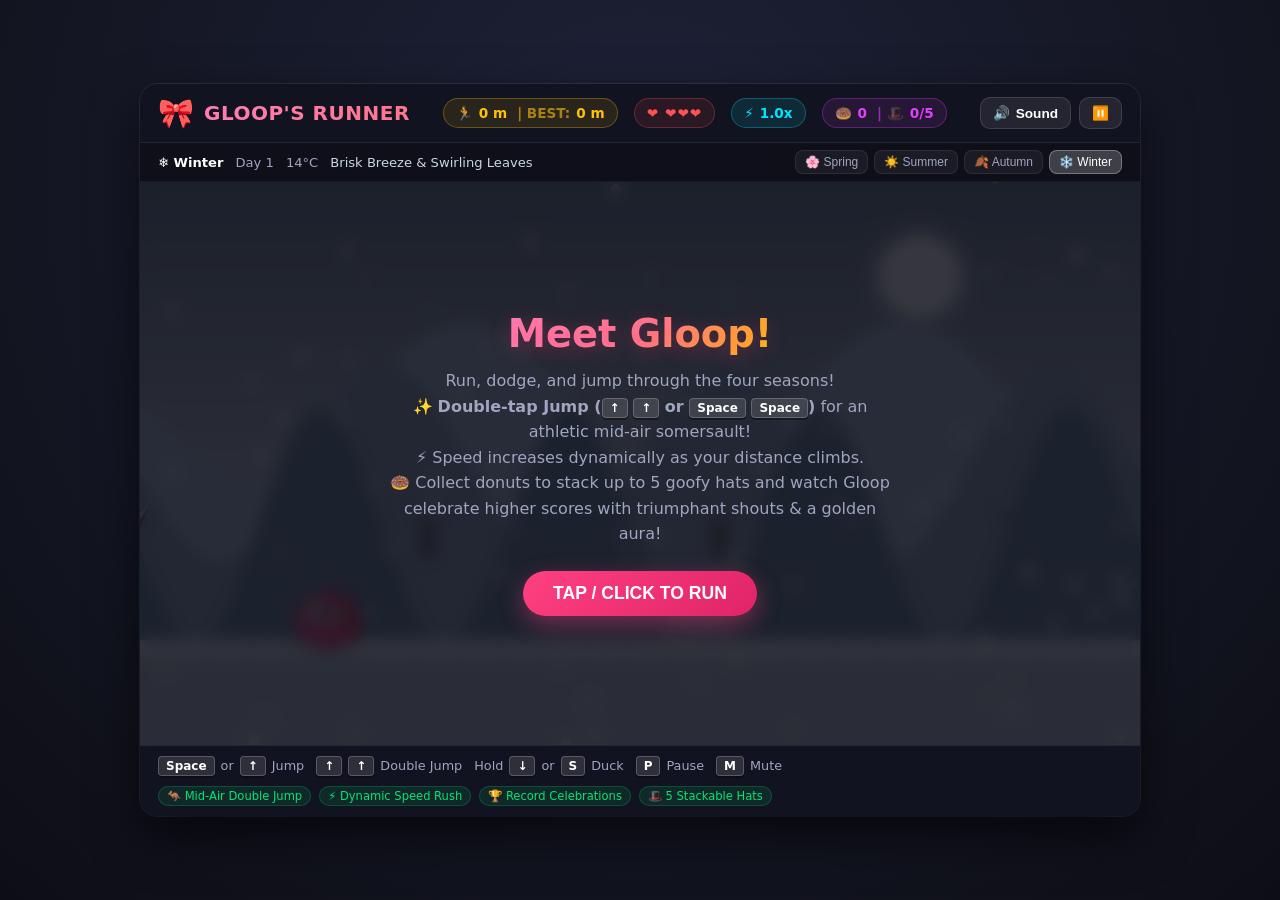
==== commit 8734e905: "Fix black screen on load, add idle loop, and polish dual-mode mobile layout (handheld arcade portrai" ====
--- a/index.html
+++ b/index.html
@@ -239,17 +239,19 @@
       touch-action: none;
     }
 
-    /* On-Screen Mobile Touch Controls */
+    /* On-Screen Mobile Touch Controls - Grouped on the RIGHT for right thumb, leaving GLOOP 100% CLEAR on left */
     .touch-controls {
       display: none;
       position: absolute;
-      bottom: 12px;
-      left: 0;
-      width: 100%;
-      padding: 0 16px;
+      bottom: 18px;
+      right: 20px;
+      left: auto;
+      width: auto;
+      padding: 0;
       pointer-events: none;
-      justify-content: space-between;
-      z-index: 15;
+      align-items: flex-end;
+      gap: 14px;
+      z-index: 25;
     }
 
     .touch-btn {
@@ -403,15 +405,11 @@
     }
 
     /* ==========================================================================
-       MOBILE RESPONSIVE & CUTE ADAPTIVE LAYOUT (< 768px)
-       Full-screen native mobile arcade feel, chunky pastel thumb controls,
-       compact HUD, and zero clutter.
+       MOBILE RESPONSIVE & HORIZONTAL ARCADE LAYOUT (< 900px)
+       Full-screen edge-to-edge game canvas, floating HUD overlay,
+       and right-hand action controls. ZERO overlapping buttons on Gloop!
        ========================================================================== */
-    .mobile-control-bar {
-      display: none;
-    }
-
-    @media (max-width: 768px) {
+    @media (max-width: 900px) {
       body {
         padding: 0;
         margin: 0;
@@ -419,7 +417,10 @@
         height: 100dvh;
         height: 100vh;
         overflow: hidden;
-        justify-content: flex-start;
+        background: #0d0e17;
+        display: flex;
+        align-items: center;
+        justify-content: center;
       }
 
       #game-container {
@@ -427,19 +428,27 @@
         height: 100dvh;
         height: 100vh;
         max-width: 100%;
+        max-height: 100%;
         border-radius: 0;
         border: none;
         box-shadow: none;
         background: #0d0e17;
-      }
-
-      /* Compact, Cute Top Header on Phone */
+        position: relative;
+        overflow: hidden;
+        display: flex;
+        flex-direction: column;
+      }
+
+      /* Floating / Header HUD */
       header.game-header {
-        padding: 8px 10px;
-        gap: 6px;
+        position: relative;
+        width: 100%;
+        padding: 8px 12px;
+        gap: 8px;
         flex-wrap: nowrap;
-        background: rgba(18, 19, 32, 0.98);
+        background: rgba(14, 15, 26, 0.96);
         border-bottom: 1px solid rgba(255, 255, 255, 0.08);
+        z-index: 25;
       }
 
       .brand {
@@ -448,16 +457,16 @@
       }
 
       .brand-icon {
-        font-size: 1.3rem;
+        font-size: 1.25rem;
       }
 
       .brand-title {
-        font-size: 1rem;
+        font-size: 0.92rem;
         letter-spacing: 0.2px;
       }
 
       .stats-bar {
-        gap: 5px;
+        gap: 6px;
         flex-wrap: nowrap;
         overflow-x: auto;
         scrollbar-width: none;
@@ -468,112 +477,161 @@
       }
 
       .stat-pill {
-        padding: 4px 7px;
-        font-size: 0.74rem;
+        padding: 4px 8px;
+        font-size: 0.75rem;
         border-radius: 12px;
-        gap: 3px;
+        gap: 4px;
         white-space: nowrap;
-      }
-
-      .stat-pill span[style*="opacity"] {
-        display: none; /* Hide "| BEST:" verbose label to keep pills clean */
+        background: rgba(0, 0, 0, 0.45);
+        border: 1px solid rgba(255, 255, 255, 0.15);
       }
 
       .header-actions {
-        gap: 5px;
+        gap: 6px;
         flex-shrink: 0;
       }
 
       .btn-action {
-        width: 34px;
-        height: 34px;
+        width: 32px;
+        height: 32px;
         padding: 0;
         justify-content: center;
         border-radius: 50%;
+        background: rgba(255, 255, 255, 0.15);
       }
 
       .btn-action span#mute-text {
-        display: none; /* Icon only */
-      }
-
-      /* Compact Weather Bar */
+        display: none;
+      }
+
       .season-ticker {
-        padding: 4px 10px;
-        font-size: 0.72rem;
-        flex-wrap: nowrap;
-        gap: 6px;
-        background: rgba(14, 15, 24, 0.95);
-      }
-
-      .season-info {
-        gap: 6px;
-        white-space: nowrap;
+        display: none !important;
+      }
+
+      footer.game-footer {
+        display: none !important;
+      }
+
+      /* Overlays on Mobile */
+      .overlay-screen {
+        padding: 20px 16px;
+        background: rgba(10, 11, 20, 0.78);
+        backdrop-filter: blur(6px);
+      }
+
+      .overlay-title {
+        font-size: 1.85rem;
+        margin-bottom: 8px;
+      }
+
+      .overlay-desc {
+        font-size: 0.88rem;
+        line-height: 1.5;
+        margin-bottom: 18px;
+        max-width: 90%;
+      }
+
+      .overlay-btn {
+        padding: 12px 28px;
+        font-size: 1.02rem;
+        border-radius: 28px;
+        box-shadow: 0 8px 25px rgba(255, 64, 129, 0.5);
+        animation: pulseBtn 1.6s ease-in-out infinite;
+      }
+
+      @keyframes pulseBtn {
+        0%, 100% { transform: scale(1); box-shadow: 0 8px 25px rgba(255, 64, 129, 0.5); }
+        50% { transform: scale(1.05); box-shadow: 0 12px 32px rgba(255, 64, 129, 0.8); }
+      }
+    }
+
+    /* ==========================================================================
+       MOBILE PORTRAIT MODE (< 900px, Portrait orientation)
+       Retro Handheld Arcade Console: 16:9 Screen on Top, Ergonomic Deck Below
+       ZERO OVERLAP: Gloop is 100% visible, buttons are on the deck!
+       ========================================================================== */
+    @media (max-width: 900px) and (orientation: portrait) {
+      #game-container {
+        display: flex;
+        flex-direction: column;
+        justify-content: space-between;
+      }
+
+      /* 16:9 Clean Arcade Viewport */
+      .canvas-wrapper {
+        position: relative;
+        width: 100%;
+        aspect-ratio: 16 / 9;
+        max-height: 48vh;
+        flex-shrink: 0;
+        background: #000;
         overflow: hidden;
-        text-overflow: ellipsis;
-      }
-
-      #hud-weather {
-        display: none; /* Keep ticker ultra-clean on phone */
-      }
-
-      .season-buttons {
-        gap: 3px;
-        flex-shrink: 0;
-      }
-
-      .btn-season {
-        padding: 2px 6px;
-        font-size: 0.68rem;
-        border-radius: 6px;
-      }
-
-      /* Canvas flexible gaming area */
-      .canvas-wrapper {
-        flex: 1;
-        min-height: 0;
+        border-bottom: 2px solid rgba(255, 64, 129, 0.25);
+        box-shadow: 0 8px 24px rgba(0, 0, 0, 0.6);
+      }
+
+      canvas#gameCanvas {
         width: 100%;
-        aspect-ratio: auto; /* Let flex occupy natural screen height */
+        height: 100%;
+        display: block;
+      }
+
+      /* In portrait, hide the floating landscape buttons */
+      .touch-controls {
+        display: none !important;
+      }
+
+      /* Handheld Arcade Controller Deck */
+      .portrait-deck {
+        display: flex !important;
+        flex-direction: column;
+        justify-content: space-between;
+        flex-grow: 1;
+        padding: 12px 18px 22px 18px;
+        background: radial-gradient(circle at 50% 25%, #1c1f36 0%, #0d0e18 100%);
+        border-top: 1px solid rgba(255, 255, 255, 0.06);
+        user-select: none;
+        -webkit-user-select: none;
+        z-index: 15;
+      }
+
+      .deck-rotate-banner {
         display: flex;
         align-items: center;
         justify-content: center;
-        background: #000;
-      }
-
-      canvas#gameCanvas {
-        width: 100%;
-        height: 100%;
-        object-fit: contain;
-      }
-
-      /* On-screen touch controls in canvas are hidden in portrait; dedicated bottom bar is used */
-      .touch-controls {
-        display: none !important;
-      }
-
-      /* Mobile Dedicated Bottom Control Deck */
-      .mobile-control-bar {
+        gap: 6px;
+        background: rgba(255, 64, 129, 0.12);
+        border: 1px dashed rgba(255, 64, 129, 0.35);
+        color: #ff80ab;
+        padding: 6px 12px;
+        border-radius: 18px;
+        font-size: 0.74rem;
+        font-weight: 700;
+        cursor: pointer;
+        text-align: center;
+        transition: background 0.2s;
+      }
+
+      .deck-rotate-banner:active {
+        background: rgba(255, 64, 129, 0.25);
+      }
+
+      .deck-controls-row {
         display: flex;
         align-items: center;
         justify-content: space-between;
-        padding: 8px 12px;
-        padding-bottom: max(10px, env(safe-area-inset-bottom));
-        background: rgba(14, 15, 26, 0.98);
-        border-top: 1px solid rgba(255, 255, 255, 0.08);
-        gap: 10px;
-        z-index: 25;
-      }
-
-      .mobile-btn {
-        flex: 1;
-        height: 60px;
-        border: none;
-        border-radius: 18px;
-        color: #ffffff;
-        font-family: inherit;
+        width: 100%;
+        margin-top: auto;
+        padding-bottom: 6px;
+      }
+
+      .deck-btn {
+        border-radius: 50%;
         display: flex;
+        flex-direction: column;
         align-items: center;
         justify-content: center;
-        gap: 8px;
+        color: #ffffff;
         cursor: pointer;
         user-select: none;
         -webkit-user-select: none;
@@ -581,127 +639,186 @@
         transition: transform 0.08s ease, filter 0.08s ease;
       }
 
-      .mobile-btn:active, .mobile-btn.pressed {
-        transform: scale(0.93);
-        filter: brightness(1.25);
-      }
-
-      .mobile-btn.btn-duck {
-        background: linear-gradient(135deg, #673ab7, #536dfe);
-        box-shadow: 0 6px 18px rgba(103, 58, 183, 0.35);
-      }
-
-      .mobile-btn.btn-jump {
-        background: linear-gradient(135deg, #ff4081, #f50057);
-        box-shadow: 0 6px 18px rgba(255, 64, 129, 0.4);
-      }
-
-      .mobile-btn .btn-icon {
-        font-size: 1.35rem;
-      }
-
-      .mobile-btn .btn-labels {
+      .deck-btn:active, .deck-btn.pressed {
+        transform: scale(0.91);
+        filter: brightness(1.3);
+      }
+
+      .deck-btn-duck {
+        width: 82px;
+        height: 82px;
+        background: linear-gradient(135deg, rgba(124, 77, 255, 0.95), rgba(83, 109, 254, 0.95));
+        border: 3px solid rgba(255, 255, 255, 0.4);
+        box-shadow: 0 8px 22px rgba(103, 58, 183, 0.55), inset 0 2px 6px rgba(255, 255, 255, 0.35);
+      }
+
+      .deck-btn-jump {
+        width: 98px;
+        height: 98px;
+        background: linear-gradient(135deg, rgba(255, 64, 129, 0.98), rgba(245, 0, 87, 0.98));
+        border: 3px solid rgba(255, 255, 255, 0.45);
+        box-shadow: 0 10px 28px rgba(255, 64, 129, 0.65), inset 0 2px 6px rgba(255, 255, 255, 0.4);
+      }
+
+      .deck-btn-icon {
+        font-size: 1.65rem;
+        line-height: 1;
+      }
+
+      .deck-btn-text {
+        font-size: 0.68rem;
+        font-weight: 900;
+        letter-spacing: 0.5px;
+        margin-top: 2px;
+      }
+
+      .deck-center-console {
         display: flex;
         flex-direction: column;
-        align-items: flex-start;
-        line-height: 1.1;
-      }
-
-      .mobile-btn .btn-title {
-        font-size: 0.92rem;
-        font-weight: 800;
-        letter-spacing: 0.5px;
-      }
-
-      .mobile-btn .btn-sub {
-        font-size: 0.65rem;
-        font-weight: 600;
-        opacity: 0.85;
-      }
-
-      .mobile-hint {
-        display: none;
+        align-items: center;
+        gap: 8px;
+      }
+
+      .deck-console-item {
+        display: flex;
         flex-direction: column;
         align-items: center;
+        background: rgba(0, 0, 0, 0.35);
+        padding: 4px 12px;
+        border-radius: 12px;
+        border: 1px solid rgba(255, 255, 255, 0.08);
+      }
+
+      .deck-console-label {
         font-size: 0.62rem;
+        font-weight: 700;
         color: var(--text-muted);
-        line-height: 1.2;
-        text-align: center;
-      }
-
-      /* Hide PC keyboard hints footer on phone */
-      footer.game-footer {
+        letter-spacing: 0.5px;
+      }
+
+      .deck-console-val {
+        font-size: 0.92rem;
+        font-weight: 900;
+        color: var(--accent-gold);
+      }
+    }
+
+    /* ==========================================================================
+       MOBILE LANDSCAPE MODE (Full-Screen Horizontal Arcade Runner)
+       Full bleed edge-to-edge cinematic canvas with right-hand thumb controls
+       Gloop is 100% visible on the left side with huge open view!
+       ========================================================================== */
+    @media (max-width: 900px) and (orientation: landscape), (max-height: 500px) and (orientation: landscape) {
+      .portrait-deck {
         display: none !important;
       }
 
-      /* Scaled cute modals for mobile */
-      .overlay-screen {
-        padding: 18px 14px;
-      }
-
-      .overlay-title {
-        font-size: 1.6rem;
-        margin-bottom: 8px;
-      }
-
-      .overlay-desc {
-        font-size: 0.84rem;
-        line-height: 1.45;
-        margin-bottom: 16px;
-      }
-
-      .overlay-btn {
-        padding: 11px 26px;
-        font-size: 0.95rem;
-        border-radius: 24px;
-      }
-    }
-
-    /* Landscape Mode on Phone (Hold phone sideways) */
-    @media (max-width: 900px) and (orientation: landscape) {
-      body {
-        padding: 0;
+      #game-container {
+        width: 100vw;
+        height: 100dvh;
         height: 100vh;
-      }
-
-      #game-container {
+        position: relative;
+        overflow: hidden;
+        background: #000;
+      }
+
+      header.game-header {
+        position: absolute;
+        top: 0;
+        left: 0;
+        width: 100%;
+        padding: 6px 14px;
+        background: linear-gradient(180deg, rgba(10, 11, 20, 0.85) 0%, rgba(10, 11, 20, 0) 100%);
+        border-bottom: none;
+        z-index: 25;
+        pointer-events: none;
+      }
+
+      header.game-header * {
+        pointer-events: auto;
+      }
+
+      .canvas-wrapper {
+        position: absolute;
+        top: 0;
+        left: 0;
+        width: 100vw;
+        height: 100dvh;
         height: 100vh;
-        width: 100vw;
-        border-radius: 0;
-      }
-
-      header.game-header {
-        padding: 4px 12px;
-      }
-
-      .season-ticker {
-        display: none !important;
-      }
-
-      .mobile-control-bar {
-        display: none !important;
-      }
-
-      /* In landscape, show floating corner thumb buttons */
+        background: #000;
+        overflow: hidden;
+      }
+
+      canvas#gameCanvas {
+        width: 100%;
+        height: 100%;
+        display: block;
+      }
+
+      /* Clean Mobile Touch Controls - Grouped on the RIGHT SIDE for right thumb */
       .touch-controls {
         display: flex !important;
         position: absolute;
-        bottom: 10px;
-        left: 0;
-        width: 100%;
-        padding: 0 16px;
+        bottom: 16px;
+        right: 18px;
+        left: auto !important;
+        width: auto !important;
+        padding: 0 !important;
         pointer-events: none;
-        justify-content: space-between;
-        z-index: 25;
+        align-items: flex-end;
+        gap: 14px;
+        z-index: 30;
       }
 
       .touch-btn {
         pointer-events: auto;
-        width: 68px;
-        height: 68px;
-      }
-    }
-
+        border-radius: 50%;
+        display: flex;
+        flex-direction: column;
+        align-items: center;
+        justify-content: center;
+        color: #ffffff;
+        cursor: pointer;
+        user-select: none;
+        -webkit-user-select: none;
+        touch-action: manipulation;
+        transition: transform 0.08s ease, filter 0.08s ease;
+      }
+
+      .touch-btn:active, .touch-btn.pressed {
+        transform: scale(0.91);
+        filter: brightness(1.3);
+      }
+
+      .touch-btn#touch-duck {
+        width: 66px;
+        height: 66px;
+        background: linear-gradient(135deg, rgba(124, 77, 255, 0.9), rgba(83, 109, 254, 0.9));
+        border: 2px solid rgba(124, 77, 255, 0.6);
+        box-shadow: 0 8px 24px rgba(103, 58, 183, 0.5), inset 0 2px 6px rgba(255, 255, 255, 0.3);
+      }
+
+      .touch-btn#touch-jump {
+        width: 86px;
+        height: 86px;
+        background: linear-gradient(135deg, rgba(255, 64, 129, 0.95), rgba(245, 0, 87, 0.95));
+        border: 2px solid rgba(255, 64, 129, 0.65);
+        box-shadow: 0 10px 28px rgba(255, 64, 129, 0.6), inset 0 2px 6px rgba(255, 255, 255, 0.35);
+      }
+
+      .touch-btn span:first-child {
+        font-size: 1.55rem;
+        line-height: 1;
+      }
+
+      .touch-btn .label {
+        font-size: 0.68rem;
+        font-weight: 800;
+        letter-spacing: 0.5px;
+        margin-top: 2px;
+      }
+    }
+    
     /* Respect reduced motion preference */
     @media (prefers-reduced-motion: reduce) {
       .brand-icon {
@@ -822,25 +939,35 @@
         <button id="btn-restart" class="overlay-btn">PLAY AGAIN (SPACE)</button>
       </div>
     </div>
-
-    <!-- Mobile Dedicated Touch Control Deck (Visible on Phone) -->
-    <div class="mobile-control-bar">
-      <button id="mobile-duck" class="mobile-btn btn-duck" aria-label="Duck">
-        <span class="btn-icon">🛡️</span>
-        <div class="btn-labels">
-          <span class="btn-title">DUCK</span>
-          <span class="btn-sub">HOLD TO SLIDE</span>
+    <!-- Dedicated Mobile Portrait Deck (Active on phones in vertical orientation) -->
+    <div class="portrait-deck" id="portrait-deck" style="display: none;">
+      <div class="deck-rotate-banner" id="btn-rotate-hint">
+        <span>🔄 Rotate phone sideways for full-screen arcade!</span>
+      </div>
+      <div class="deck-controls-row">
+        <button id="deck-duck" class="deck-btn deck-btn-duck" aria-label="Slide / Duck">
+          <span class="deck-btn-icon">🛡️</span>
+          <span class="deck-btn-text">DUCK</span>
+        </button>
+
+        <div class="deck-center-console">
+          <div class="deck-console-item">
+            <span class="deck-console-label">DISTANCE</span>
+            <span class="deck-console-val" id="deck-score">0 m</span>
+          </div>
+          <div class="deck-console-item">
+            <span class="deck-console-label">DONUTS</span>
+            <span class="deck-console-val" id="deck-donuts">0</span>
+          </div>
         </div>
-      </button>
-
-      <button id="mobile-jump" class="mobile-btn btn-jump" aria-label="Jump / Double Jump">
-        <span class="btn-icon">🦘</span>
-        <div class="btn-labels">
-          <span class="btn-title">JUMP</span>
-          <span class="btn-sub">TAP x2 FLIP</span>
-        </div>
-      </button>
+
+        <button id="deck-jump" class="deck-btn deck-btn-jump" aria-label="Jump / Double Jump">
+          <span class="deck-btn-icon">🦘</span>
+          <span class="deck-btn-text">JUMP x2</span>
+        </button>
+      </div>
     </div>
+
 
     <!-- Bottom Footer Hints -->
     <footer class="game-footer">
@@ -1929,7 +2056,7 @@
       // =========================================================================
       class Gloop {
         constructor() {
-          this.x = 140; // Virtual horizontal anchor
+          this.x = 180; // Virtual horizontal anchor (comfortable margin from left edge)
           this.y = GROUND_Y;
           this.vy = 0;
           this.isGrounded = true;
@@ -3162,10 +3289,13 @@
           }
         }
 
-        draw(ctx, seasonIndex, nextSeasonIndex, transitionFactor, isSummerMonsoon) {
+        draw(ctx, seasonIndex, nextSeasonIndex, transitionFactor, isSummerMonsoon, viewLeft = 0, viewRight = VIRTUAL_WIDTH, viewTop = 0, viewBottom = VIRTUAL_HEIGHT) {
           const cur = SEASONS_DATA[seasonIndex];
           const next = SEASONS_DATA[nextSeasonIndex];
           const f = transitionFactor;
+
+          const spanW = viewRight - viewLeft;
+          const spanH = Math.max(VIRTUAL_HEIGHT, viewBottom) - viewTop;
 
           // 1. Dynamic Interpolated Sky Gradient
           let curSkyTop = cur.skyTop;
@@ -3175,11 +3305,11 @@
             curSkyBottom = cur.skyStormBottom;
           }
 
-          const skyGrad = ctx.createLinearGradient(0, 0, 0, GROUND_Y);
+          const skyGrad = ctx.createLinearGradient(0, viewTop, 0, GROUND_Y);
           skyGrad.addColorStop(0, lerpColor(curSkyTop, next.skyTop, f));
           skyGrad.addColorStop(1, lerpColor(curSkyBottom, next.skyBottom, f));
           ctx.fillStyle = skyGrad;
-          ctx.fillRect(0, 0, VIRTUAL_WIDTH, VIRTUAL_HEIGHT);
+          ctx.fillRect(viewLeft, viewTop, spanW, spanH);
 
           // 2. Celestial Body (Sun / Frost Sun / Moon)
           if (!isSummerMonsoon || seasonIndex !== 1) {
@@ -3189,37 +3319,39 @@
             ctx.shadowColor = sunColor;
             ctx.shadowBlur = 24;
             ctx.beginPath();
-            ctx.arc(VIRTUAL_WIDTH * 0.78, 90, cur.sunSize, 0, Math.PI * 2);
+            const sunX = Math.min(viewRight - 100, Math.max(viewLeft + 120, VIRTUAL_WIDTH * 0.78));
+            ctx.arc(sunX, 90, cur.sunSize, 0, Math.PI * 2);
             ctx.fill();
             ctx.restore();
           }
 
           // 3. Parallax Hills Layer 1: Distant Mountains / High Hills
           const farColor = lerpColor(cur.farHills, next.farHills, f);
-          this._drawHills(ctx, this.farScroll, farColor, 230, 75, 420);
+          this._drawHills(ctx, this.farScroll, farColor, 230, 75, 420, viewLeft, viewRight);
 
           // 4. Parallax Hills Layer 2: Midground Rolling Hills & Seasonal Trees
           const midColor = lerpColor(cur.midHills, next.midHills, f);
-          this._drawHills(ctx, this.midScroll, midColor, 170, 95, 320);
-          this._drawTrees(ctx, this.midScroll, seasonIndex, 330);
+          this._drawHills(ctx, this.midScroll, midColor, 170, 95, 320, viewLeft, viewRight);
+          this._drawTrees(ctx, this.midScroll, seasonIndex, 330, viewLeft, viewRight);
 
           // 5. Parallax Hills Layer 3: Near Hills
           const nearColor = lerpColor(cur.nearHills, next.nearHills, f);
-          this._drawHills(ctx, this.nearScroll, nearColor, 110, 115, 240);
+          this._drawHills(ctx, this.nearScroll, nearColor, 110, 115, 240, viewLeft, viewRight);
 
           // 6. Ground Base
           const groundTopColor = lerpColor(cur.groundTop, next.groundTop, f);
           const groundSubColor = lerpColor(cur.groundSub, next.groundSub, f);
 
           ctx.fillStyle = groundTopColor;
-          ctx.fillRect(0, GROUND_Y, VIRTUAL_WIDTH, 14);
+          ctx.fillRect(viewLeft, GROUND_Y, spanW, 14);
 
           ctx.fillStyle = groundSubColor;
-          ctx.fillRect(0, GROUND_Y + 14, VIRTUAL_WIDTH, VIRTUAL_HEIGHT - GROUND_Y - 14);
+          ctx.fillRect(viewLeft, GROUND_Y + 14, spanW, Math.max(VIRTUAL_HEIGHT, viewBottom) - GROUND_Y - 14);
 
           // Ground details / moving pebble marks
           ctx.fillStyle = 'rgba(0, 0, 0, 0.12)';
-          for (let gx = -this.groundScroll; gx < VIRTUAL_WIDTH + 60; gx += 40) {
+          const pebbleStart = viewLeft - (this.groundScroll % 40);
+          for (let gx = pebbleStart; gx < viewRight + 60; gx += 40) {
             ctx.beginPath();
             ctx.ellipse(gx, GROUND_Y + 7, 6, 2.5, 0, 0, Math.PI * 2);
             ctx.fill();
@@ -3229,33 +3361,35 @@
           if (this.lightningFlash > 0 && !prefersReducedMotion) {
             ctx.save();
             ctx.fillStyle = `rgba(255, 255, 255, ${this.lightningFlash * 0.7})`;
-            ctx.fillRect(0, 0, VIRTUAL_WIDTH, VIRTUAL_HEIGHT);
+            ctx.fillRect(viewLeft, viewTop, spanW, spanH);
             ctx.restore();
           }
         }
 
-        _drawHills(ctx, scrollOffset, color, baseHeight, amplitude, wavelength) {
+        _drawHills(ctx, scrollOffset, color, baseHeight, amplitude, wavelength, left = 0, right = VIRTUAL_WIDTH) {
           ctx.save();
           ctx.fillStyle = color;
           ctx.beginPath();
-          ctx.moveTo(0, GROUND_Y);
-
-          for (let x = 0; x <= VIRTUAL_WIDTH; x += 15) {
+          ctx.moveTo(left, GROUND_Y);
+
+          for (let x = left; x <= right + 20; x += 15) {
             const worldX = x + scrollOffset;
             const y = GROUND_Y - baseHeight + Math.sin(worldX / wavelength * Math.PI * 2) * amplitude;
             ctx.lineTo(x, y);
           }
 
-          ctx.lineTo(VIRTUAL_WIDTH, GROUND_Y);
+          ctx.lineTo(right, GROUND_Y);
           ctx.closePath();
           ctx.fill();
           ctx.restore();
         }
 
-        _drawTrees(ctx, scrollOffset, seasonIndex, baseY) {
+        _drawTrees(ctx, scrollOffset, seasonIndex, baseY, left = 0, right = VIRTUAL_WIDTH) {
           ctx.save();
           const treeSpacing = 280;
-          for (let tx = - (scrollOffset % treeSpacing); tx < VIRTUAL_WIDTH + 80; tx += treeSpacing) {
+          const startX = left - ((scrollOffset - left) % treeSpacing);
+          for (let tx = startX; tx < right + 80; tx += treeSpacing) {
+            ctx.save();
             ctx.translate(tx, baseY);
 
             // Trunk
@@ -3294,7 +3428,7 @@
               ctx.stroke();
             }
 
-            ctx.translate(-tx, -baseY);
+            ctx.restore();
           }
           ctx.restore();
         }
@@ -3397,6 +3531,13 @@
           this.initResize();
           this.initEventListeners();
           this.updateHUDSeason();
+          this.deckScore = document.getElementById('deck-score');
+          this.deckDonuts = document.getElementById('deck-donuts');
+          this.deckDuck = document.getElementById('deck-duck');
+          this.deckJump = document.getElementById('deck-jump');
+
+          this.render(); // Immediate draw on load
+          this.startIdleLoop(); // Continuous lively preview on initial load
         }
 
         getRealCurrentSeason() {
@@ -3443,6 +3584,26 @@
         }
 
         initEventListeners() {
+          // Mobile Portrait Rotate Prompt Logic
+          const rotatePrompt = document.getElementById('rotate-prompt');
+          const btnRotateDismiss = document.getElementById('btn-rotate-dismiss');
+          if (rotatePrompt && btnRotateDismiss) {
+            if (window.innerWidth <= 900 && window.innerHeight > window.innerWidth) {
+              rotatePrompt.classList.add('show-prompt');
+            }
+            btnRotateDismiss.addEventListener('click', (e) => {
+              e.stopPropagation();
+              rotatePrompt.classList.remove('show-prompt');
+            });
+            window.addEventListener('orientationchange', () => {
+              setTimeout(() => {
+                if (window.innerWidth > window.innerHeight) {
+                  rotatePrompt.classList.remove('show-prompt');
+                }
+              }, 200);
+            });
+          }
+
           // Pre-warm Web Audio immediately on first user gesture
           window.addEventListener('pointerdown', () => this.sound.init(), { once: true });
           window.addEventListener('keydown', () => this.sound.init(), { once: true });
@@ -3578,6 +3739,29 @@
             this.mobileJump.addEventListener('pointerup', cutJump);
             this.mobileJump.addEventListener('pointercancel', cutJump);
           }
+          if (this.deckDuck) {
+            this.deckDuck.addEventListener('pointerdown', startDuck);
+            this.deckDuck.addEventListener('pointerup', endDuck);
+            this.deckDuck.addEventListener('pointercancel', endDuck);
+          }
+          if (this.deckJump) {
+            this.deckJump.addEventListener('pointerdown', handleJumpTrigger);
+            this.deckJump.addEventListener('pointerup', cutJump);
+            this.deckJump.addEventListener('pointercancel', cutJump);
+          }
+
+          const btnRotateHint = document.getElementById('btn-rotate-hint');
+          if (btnRotateHint) {
+            btnRotateHint.addEventListener('click', () => {
+              if (document.documentElement.requestFullscreen) {
+                document.documentElement.requestFullscreen().catch(() => {});
+              }
+              if (screen.orientation && screen.orientation.lock) {
+                screen.orientation.lock('landscape').catch(() => {});
+              }
+            });
+          }
+
           if (this.mobileDuck) {
             this.mobileDuck.addEventListener('pointerdown', startDuck);
             this.mobileDuck.addEventListener('pointerup', endDuck);
@@ -3807,6 +3991,7 @@
           const scoreText = `${Math.floor(this.distance)} m`;
           if (this._lastScoreText !== scoreText) {
             this.hudScore.textContent = scoreText;
+            if (this.deckScore) this.deckScore.textContent = scoreText;
             this._lastScoreText = scoreText;
           }
 
@@ -3821,6 +4006,7 @@
           const donutText = `${this.donuts.totalCollected}`;
           if (this._lastDonutText !== donutText) {
             this.hudDonuts.textContent = donutText;
+            if (this.deckDonuts) this.deckDonuts.textContent = donutText;
             this._lastDonutText = donutText;
           }
 
@@ -3906,10 +4092,29 @@
           ctx.save();
           ctx.clearRect(0, 0, this.canvas.width, this.canvas.height);
 
-          // Apply High-DPI & Virtual scale transform (Zero forced reflow!)
-          const scaleX = this.canvas.width / VIRTUAL_WIDTH;
-          const scaleY = this.canvas.height / VIRTUAL_HEIGHT;
-          ctx.scale(scaleX, scaleY);
+          // Uniform scaling (Strict 1:1 Aspect Ratio - Never elongate or distort Gloop or assets!)
+          const scale = Math.min(this.canvas.width / VIRTUAL_WIDTH, this.canvas.height / VIRTUAL_HEIGHT);
+          const drawW = VIRTUAL_WIDTH * scale;
+          const drawH = VIRTUAL_HEIGHT * scale;
+          const offsetX = (this.canvas.width - drawW) / 2;
+          const offsetY = (this.canvas.height - drawH) / 2;
+
+          ctx.translate(offsetX, offsetY);
+          ctx.scale(scale, scale);
+
+          // Full virtual view bounds covering the full canvas screen without black bars
+          const viewLeft = -offsetX / scale;
+          const viewRight = VIRTUAL_WIDTH + offsetX / scale;
+          const viewTop = -offsetY / scale;
+          const viewBottom = VIRTUAL_HEIGHT + offsetY / scale;
+
+          this.viewLeft = viewLeft;
+          this.viewRight = viewRight;
+
+          // Clip to full physical canvas view
+          ctx.beginPath();
+          ctx.rect(viewLeft, viewTop, viewRight - viewLeft, viewBottom - viewTop);
+          ctx.clip();
 
           // Screen shake
           if (this.shakeTime > 0 && !prefersReducedMotion) {
@@ -3919,7 +4124,7 @@
             ctx.translate(ox, oy);
           }
 
-          // 1. Draw Background & Seasonal Hills
+          // 1. Draw Background & Seasonal Hills (edge-to-edge seamless!)
           const blendStart = SEASON_DURATION_SEC - SEASON_TRANSITION_SEC;
           const transitionFactor = this.seasonTimer >= blendStart
             ? (this.seasonTimer - blendStart) / SEASON_TRANSITION_SEC
@@ -3927,27 +4132,50 @@
           const nextSeasonIndex = (this.currentSeasonIndex + 1) % 4;
           const isSummerMonsoon = (this.currentSeasonIndex === 1 && this.seasonTimer > 18.0);
 
-          this.bg.draw(ctx, this.currentSeasonIndex, nextSeasonIndex, transitionFactor, isSummerMonsoon);
-
-          // 2. Draw Weather Particles (behind characters)
+          this.bg.draw(ctx, this.currentSeasonIndex, nextSeasonIndex, transitionFactor, isSummerMonsoon, viewLeft, viewRight, viewTop, viewBottom);
+
+          // 2. Weather particles
           this.particles.drawWeather(ctx);
 
-          // 3. Draw Speed Lines if running fast
+          // 3. Speed Lines if fast
           this.particles.drawSpeedLines(ctx, this.currentSpeed / INITIAL_SPEED);
 
-          // 4. Draw Donuts
+          // 4. Donuts
           this.donuts.draw(ctx);
 
-          // 5. Draw Obstacles
+          // 5. Obstacles
           this.obstacles.draw(ctx);
 
-          // 6. Draw Gloop (with super aura if active)
+          // 6. Gloop
           this.gloop.draw(ctx, this.isSuperAura);
 
-          // 7. Draw Sparkles & Comic Floating Text & Confetti (foreground)
+          // 7. Sparkles & comic effects
           this.particles.drawEffects(ctx);
 
           ctx.restore();
+        }
+
+        startIdleLoop() {
+          const idleTick = (timestamp) => {
+            if (this.isRunning || this.isGameOver) return;
+            if (!this._lastIdleTime) this._lastIdleTime = timestamp;
+            const dt = Math.min(0.033, (timestamp - this._lastIdleTime) / 1000);
+            this._lastIdleTime = timestamp;
+
+            // Gentle idle animation: hills scroll softly, seasonal leaves/petals fall, Gloop breathes
+            this.bg.update(dt, 30, false);
+            this.particles.update(dt, this.currentSeasonIndex, false);
+            this.gloop.runCycle = (this.gloop.runCycle || 0) + dt * 3.5;
+            this.gloop.squashX = 1 + Math.sin(this.gloop.runCycle) * 0.05;
+            this.gloop.squashY = 1 - Math.sin(this.gloop.runCycle) * 0.05;
+
+            this.render();
+
+            if (!this.isRunning && !this.isGameOver) {
+              requestAnimationFrame(idleTick);
+            }
+          };
+          requestAnimationFrame(idleTick);
         }
       }
 
